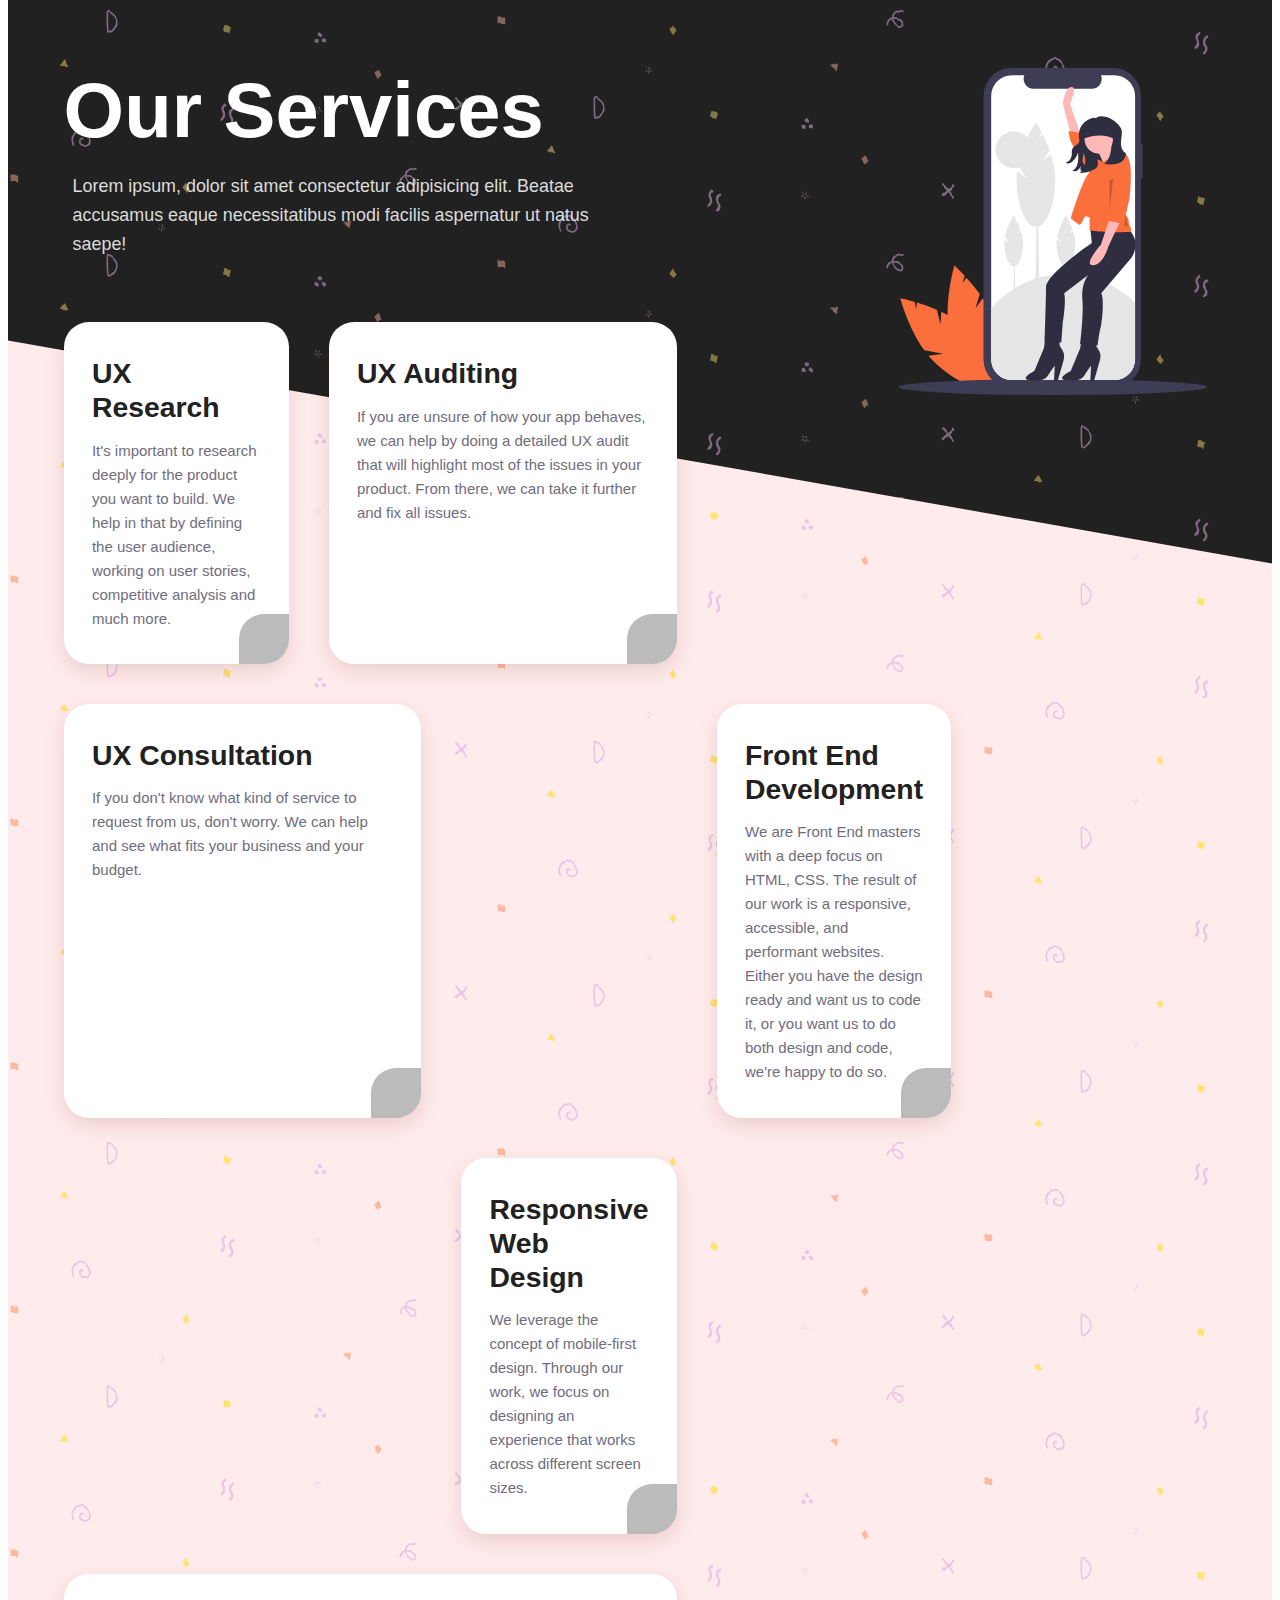
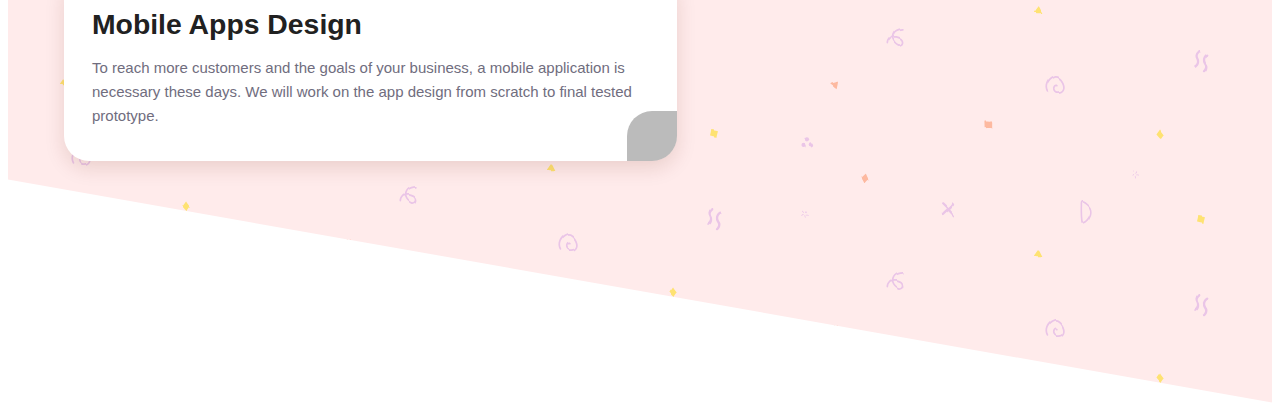
==== pages/services.html @ cde238fc "services" ====
<!DOCTYPE html>
<html lang="en">
  <head>
    <meta charset="UTF-8" />
    <meta name="viewport" content="width=device-width, initial-scale=1.0" />
    <title>Services</title>
    <style>
      :root {
        --color-brand-primary: #212121;
        --color-brand-primary-h: 251;
        --color-brand-primary-s: 43%;
        --color-brand-primary-l: 43%;
        --color-brand-accent: #2121214e;
        --color-brand-accent-h: 16;
        --color-brand-accent-s: 96%;
        --color-brand-accent-l: 61%;
        --color-brand-accent-bg: #ffebeb;
        --ratio: 1.4;
        --s-6: calc(var(--s-5) / var(--ratio));
        --s-5: calc(var(--s-4) / var(--ratio));
        --s-4: calc(var(--s-3) / var(--ratio));
        --s-3: calc(var(--s-2) / var(--ratio));
        --s-2: calc(var(--s-1) / var(--ratio));
        --s-1: calc(var(--s0) / var(--ratio));
        --s0: calc(1.05rem + 0.333vw);
        --s1: calc(var(--s0) * var(--ratio));
        --s2: calc(var(--s1) * var(--ratio));
        --s3: calc(var(--s2) * var(--ratio));
        --s4: calc(var(--s3) * var(--ratio));
        --s5: calc(var(--s4) * var(--ratio));
        --s6: calc(var(--s5) * var(--ratio));
        font-size: 62.5%;
        line-height: 1.6;
        box-sizing: border-box;
      }
      @media (min-width: 40.625em) {
        :root {
          --s0: calc(1.25rem + 0.333vw);
        }
      }
      @media (min-width: 48em) {
        :root {
          --s0: calc(1.4rem + 0.333vw);
        }
      }
      @media (min-width: 62em) {
        :root {
          --s0: calc(1.6rem + 0.333vw);
        }
      }
      *,
      *:before,
      *:after {
        box-sizing: inherit;
      }
      body {
        font-size: 1.4rem;
        font-family: "Outfit", sans-serif;
        font-weight: 300;
        background-color: white;
        min-height: 100vh;
      }
      @media (min-width: 48em) {
        body {
          font-size: 1.5rem;
        }
      }
      h2,
      h3,
      p,
      ul {
        margin: 0;
      }
      ul {
        padding: 0;
      }
      ul li {
        /* Remove li Bullets with zero-width space for accessability */
        list-style-type: none;
      }
      ul li:before {
        content: "\200B";
        /* add zero-width space */
        clip: rect(0 0 0 0);
        height: 1px;
        width: 1px;
        position: absolute;
      }
      .c-section {
        padding: 0 var(--s3);
      }
      .c-section__title {
        padding: var(--s2) var(--s3) calc(var(--s6) * 1.8);
        margin: 0 calc(var(--s3) * -1);
        color: #fff;
        font-size: var(--s4);
        font-weight: 900;
        text-align: center;
      }
      @media (min-width: 40.625em) {
        .c-section__title {
          padding: var(--s2) var(--s3) var(--s4);
        }
      }
      @media (min-width: 40.625em) {
        .c-section__title {
          display: flex;
          align-items: self-start;
          justify-content: flex-end;
          position: relative;
          text-align: unset;
        }
      }
      .c-section__title:after {
        content: "";
        display: block;
        background-size: calc(var(--s5) * 3) calc(var(--s5) * 3);
        width: calc(var(--s5) * 3);
        height: calc(var(--s5) * 3);
        background-repeat: no-repeat;
        background-position: center;
        margin-left: auto;
        margin-right: auto;
        transform: translateY(11rem);
        z-index: 1;
        background-image: url("data:image/svg+xml,%3Csvg xmlns='http://www.w3.org/2000/svg' xmlns:xlink='http://www.w3.org/1999/xlink' id='aadef149-4ba5-4382-9e09-7df651a328a5' data-name='Layer 1' width='704' height='745.19433' viewBox='0 0 704 745.19433' class='injected-svg modal__media modal__lg_media' data-src='https://42f2671d685f51e10fc6-b9fcecea3e50b3b59bdc28dead054ebc.ssl.cf5.rackcdn.com/illustrations/mobile_web_2g8b.svg'%3E%3Ctitle%3Emobile_web%3C/title%3E%3Cpath d='M344.69391,661.25125l-8.38722-33.073A429.46111,429.46111,0,0,0,290.74208,611.834l-1.05792,15.37062L285.39,610.2712c-19.202-5.482-32.265-7.89648-32.265-7.89648s17.64872,67.09731,54.6606,118.39272l43.124,7.57249-33.50125,4.83219A173.75069,173.75069,0,0,0,332.395,749.05228c53.84043,49.96979,113.80669,72.89422,133.93843,51.20309s-7.1946-79.78376-61.035-129.75355c-16.69106-15.49113-37.65818-27.92221-58.646-37.70546Z' transform='translate(-248 -77.40283)' fill='%23fb6f3c'/%3E%3Cpath d='M424.44317,625.32976l9.91563-32.64732a429.46451,429.46451,0,0,0-30.557-37.54385L394.9511,567.7497l5.07688-16.71545c-13.60408-14.61837-23.53857-23.43755-23.53857-23.43755s-19.57459,66.561-14.40543,129.60362l33.00186,28.77326L363.9095,672.79331a173.75138,173.75138,0,0,0,4.62073,21.34072c20.26038,70.60659,59.74453,121.22757,88.19038,113.06511s35.08143-72.01738,14.821-142.624c-6.28092-21.88874-17.80407-43.36822-30.71362-62.59176Z' transform='translate(-248 -77.40283)' fill='%23fb6f3c'/%3E%3Cellipse cx='352' cy='727.19433' rx='352' ry='18' fill='%233f3d56'/%3E%3Cpath d='M805.65354,250.35009h-3.99878V140.80476a63.40186,63.40186,0,0,0-63.40205-63.40193H506.16627a63.40186,63.40186,0,0,0-63.402,63.40193V741.77894a63.40186,63.40186,0,0,0,63.402,63.40193H738.25271a63.40186,63.40186,0,0,0,63.40205-63.40193V328.32631h3.99878Z' transform='translate(-248 -77.40283)' fill='%233f3d56'/%3E%3Cpath d='M788.16,141.24713v600.09a47.3508,47.3508,0,0,1-47.35,47.35H507.61a47.35084,47.35084,0,0,1-47.35-47.35v-600.09a47.35089,47.35089,0,0,1,47.35-47.35H535.9a22.50661,22.50661,0,0,0,20.83,30.99H689.69a22.50673,22.50673,0,0,0,20.83-30.99h30.29A47.35084,47.35084,0,0,1,788.16,141.24713Z' transform='translate(-248 -77.40283)' fill='%23fff'/%3E%3Cpath d='M788.16,612.40716v128.93a47.3508,47.3508,0,0,1-47.35,47.35H507.61a47.35084,47.35084,0,0,1-47.35-47.35v-116.36a222.97136,222.97136,0,0,1,327.9-12.57Z' transform='translate(-248 -77.40283)' fill='%23e6e6e6'/%3E%3Cpolygon points='322.174 511.167 312.75 511.167 315.891 327.064 319.033 327.064 322.174 511.167' fill='%23e6e6e6'/%3E%3Cpath d='M578.02779,288.5586l15.21367-23.512a352.49687,352.49687,0,0,0-15.60827-36.53743l-9.83764,7.94573,7.78946-12.03815c-7.42343-14.61275-13.26462-23.81956-13.26462-23.81956s-30.5115,48.08118-40.70521,98.98824l19.52266,30.17145L519.5254,312.3006a142.61,142.61,0,0,0-1.18572,17.8826c0,60.291,19.69081,109.16642,43.98071,109.16642s43.98072-48.87547,43.98072-109.16642c0-18.69079-4.22846-38.24546-10.0614-56.33418Z' transform='translate(-248 -77.40283)' fill='%23e6e6e6'/%3E%3Cpolygon points='267.479 524.167 262.908 524.167 264.432 434.879 265.955 434.879 267.479 524.167' fill='%23e6e6e6'/%3E%3Cpath d='M519.28775,456.06773l7.37846-11.40307a170.95723,170.95723,0,0,0-7.56983-17.72025l-4.77115,3.85359,3.7778-5.83837c-3.60028-7.087-6.43319-11.55223-6.43319-11.55223s-14.79775,23.31885-19.74158,48.00821l9.46827,14.63282-10.48179-8.46609a69.16528,69.16528,0,0,0-.57506,8.67286c0,29.24044,9.54982,52.94451,21.33016,52.94451S533,505.49564,533,476.2552c0-9.06483-2.05076-18.54863-4.87967-27.32146Z' transform='translate(-248 -77.40283)' fill='%23e6e6e6'/%3E%3Cpolygon points='386.479 524.167 381.908 524.167 383.432 434.879 384.955 434.879 386.479 524.167' fill='%23e6e6e6'/%3E%3Cpath d='M638.28775,456.06773l7.37846-11.40307a170.95723,170.95723,0,0,0-7.56983-17.72025l-4.77115,3.85359,3.7778-5.83837c-3.60028-7.087-6.43319-11.55223-6.43319-11.55223s-14.79775,23.31885-19.74158,48.00821l9.46827,14.63282-10.48179-8.46609a69.16528,69.16528,0,0,0-.57506,8.67286c0,29.24044,9.54982,52.94451,21.33016,52.94451S652,505.49564,652,476.2552c0-9.06483-2.05076-18.54863-4.87967-27.32146Z' transform='translate(-248 -77.40283)' fill='%23e6e6e6'/%3E%3Ccircle cx='264' cy='186.19433' r='42' fill='%23e6e6e6'/%3E%3Cpolygon points='415.872 234.173 492.533 236.077 502.852 144.666 415.872 144.666 415.872 234.173' fill='%232f2e41'/%3E%3Cpath d='M644.76993,239.9612l-21.14671-81.078s5.84211-38.92023,19.97409-38.27814-3.66865,38.049-3.66865,38.049l23.94311,70.03766Z' transform='translate(-248 -77.40283)' fill='%23ffb8b8'/%3E%3Cpath d='M686.22412,443.10875l3.31146,33.11459s-104.311,71.19639-104.311,100.99953-3.31146,124.17974-3.31146,124.17974l38.08179,1.65573,3.31146-44.70471s8.27865-49.67189,3.31146-67.88492l54.63908-41.39325s-16.5573,19.86876-13.24584,54.63909S663.0439,706.3698,663.0439,706.3698l39.73752,3.31146s4.96719-36.42606,6.62292-39.73752,9.93438-62.91773,1.65573-79.475l67.88493-79.475s23.18022-29.80314,0-59.60627l-13.24584-6.62292Z' transform='translate(-248 -77.40283)' fill='%232f2e41'/%3E%3Cpath d='M583.56887,694.77969l-3.31146,21.52449-21.52449,51.32763s-36.42606,18.213-9.93438,21.52449,36.42606-3.31146,41.39325-11.59011,14.90157-21.52449,14.90157-21.52449L603.43763,790.812h8.27865l13.56912-47.49194a29.95239,29.95239,0,0,0-5.09327-26.76756q-.09786-.12417-.1972-.24835c-6.62292-8.27865-3.31146-19.86876-3.31146-19.86876Z' transform='translate(-248 -77.40283)' fill='%232f2e41'/%3E%3Cpath d='M666.35536,694.77969l-3.31146,21.52449-21.52449,51.32763s-36.42605,18.213-9.93437,21.52449,36.426-3.31146,41.39324-11.59011,14.90157-21.52449,14.90157-21.52449L686.22412,790.812h8.27865l13.56913-47.49194a29.95239,29.95239,0,0,0-5.09328-26.76756q-.09786-.12417-.1972-.24835c-6.62292-8.27865-3.31146-19.86876-3.31146-19.86876Z' transform='translate(-248 -77.40283)' fill='%232f2e41'/%3E%3Ccircle cx='458.09288' cy='162.05113' r='33.1146' fill='%23ffb8b8'/%3E%3Cpath d='M704.43715,267.60138l14.90157,34.77032,29.80314-23.18022s-18.213-24.83594-18.213-28.1474Z' transform='translate(-248 -77.40283)' fill='%23ffb8b8'/%3E%3Cpath d='M707.74861,287.47013l7.06394,4.34051s22.82273-12.10094,28.576-20.6387c0,0,20.65486-6.882,28.93351,9.67527s-4.96719,130.80267-4.96719,130.80267,8.27865,11.59011,6.62292,16.5573S778.945,441.453,778.945,441.453v9.93438s-94.37661,1.65573-94.37661-6.62292V418.2728l-9.93438-3.31146s-9.93438,21.52449-13.24584,19.86876-19.86876-14.90157-19.86876-14.90157,26.49168-87.75369,41.39325-102.65526l18.213-31.45887Z' transform='translate(-248 -77.40283)' fill='%23fb6f3c'/%3E%3Cpath d='M704.43715,289.12586s-3.31146-6.62292-8.27865-8.27865-29.80314-36.42605-29.80314-36.42605l3.31146-18.213-33.1146-4.96719s1.65573,18.213,8.27865,29.80314,43.049,71.19638,43.049,71.19638l18.213-33.1146Z' transform='translate(-248 -77.40283)' fill='%23fb6f3c'/%3E%3Cpath d='M730.101,420.75639l-19.86875,59.60628s-41.39325,46.36044-18.213,46.36044,34.77032-41.39325,34.77032-41.39325l28.14741-59.60628Z' transform='translate(-248 -77.40283)' fill='%23ffb8b8'/%3E%3Cpath d='M666.40465,239.938c26.52245-10.63018,52.66949-12.89779,78.1352,0V218.51138A13.95535,13.95535,0,0,0,730.58449,204.556H677.42954a11.02489,11.02489,0,0,0-11.02489,11.02489Z' transform='translate(-248 -77.40283)' fill='%232f2e41'/%3E%3Cpath d='M750.79759,285.8144s15.10671-12.79586,23.28279,1.88072,3.20889,77.59432,1.55316,85.873-13.24584,59.60628-13.24584,59.60628l-39.73752-8.27865s-3.31146-23.18022,6.62292-21.52449Z' transform='translate(-248 -77.40283)' fill='%23fb6f3c'/%3E%3Cpath d='M767.27813,271.58657c-7.47508-4.10485-10.95384-13.3183-11.20173-21.8427-.24822-8.5244,1.81928-16.96078,1.98174-25.48727a19.70066,19.70066,0,0,0-.44217-5.19738,19.99152,19.99152,0,0,0-2.85872-5.91734c-9.72073-14.89484-26.61815-25.37235-44.41647-25.53721a19.72685,19.72685,0,0,0-7.51573,1.38171c-1.84014.737-2.44183.64676-2.79446,2.90614a18.80778,18.80778,0,0,0-12.90778.41044,43.67006,43.67006,0,0,0-11.28781,6.72245,50.91134,50.91134,0,0,0-5.707,4.94121c-9.4059,9.74414-11.57188,24.76187-8.847,38.02816.88586,4.313-3.3647,8.47684-6.88166,11.12594s-7.57824,5.08173-9.3054,9.132c-1.66117,3.89607-.74885,8.35188-1.08333,12.57414a21.50585,21.50585,0,0,1-13.71993,18.06931,6.619,6.619,0,0,0,6.38589,2.24579,15.71689,15.71689,0,0,0,6.65437-3.168,39.58173,39.58173,0,0,0,14.7562-21.89461c1.03307,4.69842.63244,9.54449.59442,14.355a40.097,40.097,0,0,1-2.90746,15.67932,22.95849,22.95849,0,0,1-10.57045,11.63912c4.6135,2.25911,9.69783.62172,13.60738-2.71074,3.90938-3.33246,6.21789-8.16974,7.83049-13.047a65.02715,65.02715,0,0,0,3.1334-24.67964A35.23865,35.23865,0,0,1,674.197,295.3399a36.73,36.73,0,0,1-12.45807,21.62429,71.55883,71.55883,0,0,0,32.75215-8.24838,18.53725,18.53725,0,0,0,6.71768-5.17351c3.251-4.50991,2.48187-10.6609,1.57006-16.14519-.72122-4.3364,4.69775-10.60546,1.5945-13.71918a5.14429,5.14429,0,0,0-3.44914-1.48246c-9.45259-.91006-18.20527-5.65746-23.25035-13.70275-3.53538-5.63781-5.87629-12.07592-5.87629-18.09738a32.93149,32.93149,0,1,1,64.38483,9.77247,66.08219,66.08219,0,0,0-2.39716,11.16014,87.6848,87.6848,0,0,1-2.6728,12.98267c-2.34787,8.17535-6.32542,16.51719-13.68526,20.7814,2.47315,1.35348,5.33556,1.41445,8.13766,1.72322,9.23506,1.01758,18.9478.79289,27.30655-3.26312C761.2304,289.496,767.87372,280.85839,767.27813,271.58657Z' transform='translate(-248 -77.40283)' fill='%232f2e41'/%3E%3Cpolygon points='490.38 252.288 481.739 323.422 482.101 255.6 490.38 252.288' opacity='0.2'/%3E%3Cpolygon points='518.772 336.291 515.216 358.255 523.494 361.567 518.772 336.291' opacity='0.2'/%3E%3C/svg%3E");
      }
      @media (min-width: 40.625em) {
        .c-section__title:after {
          margin-left: auto;
          margin-right: 0;
          transform: translateY(2rem);
        }
      }
      .c-section span:before {
        content: "";
        display: block;
        position: absolute;
        top: -100%;
        left: 0;
        width: 100%;
        height: 200%;
        transform: skew(0deg, 10deg);
        z-index: -1;
        background: var(--color-brand-primary);
        background-attachment: fixed;
        background-image: url("data:image/svg+xml,%3Csvg xmlns='http://www.w3.org/2000/svg' width='487' height='243.5' viewBox='0 0 1600 800' style='&%2310;	 opacity: .45;	&%2310;	'%3E%3Cpath fill='%23fdb9a0' d='M1102.5 734.8c2.5-1.2 24.8-8.6 25.6-7.5.5.7-3.9 23.8-4.6 24.5-.2.3-16-12.3-21-17zm123.8-505.7c0-.1-4.9-9.4-7-14.2-.1-.3-.3-1.1-.4-1.6-.1-.4-.3-.7-.6-.9-.3-.2-.6-.1-.8.1l-13.1 12.3c-.2.2-.3.5-.4.8 0 .3 0 .7.2 1 .1.1 1.4 2.5 2.1 3.6 2.4 3.7 6.5 12.1 6.5 12.2.2.3.4.5.7.6.3 0 .5-.1.7-.3 0 0 1.8-2.5 2.7-3.6 1.5-1.6 3-3.2 4.6-4.7 1.2-1.2 1.6-1.4 2.1-1.6.5-.3 1.1-.5 2.5-1.9.4-.5.5-1.3.2-1.8zM33 770.3c0-.7-.5-1.2-1.2-1.2-.1 0-.3 0-.4.1-1.6.2-14.3.1-22.2 0-.3 0-.6.1-.9.4-.2.2-.4.5-.4.9 0 .2 0 4.9.1 5.9l.4 13.6c0 .3.2.6.4.9.2.2.5.3.8.3h.1c7.3-.7 14.7-.9 22-.6.3 0 .7-.1.9-.3.2-.2.4-.6.4-.9-.1-6.1-.1-13.2 0-19.1z' style='&%2310;	'/%3E%3Cpath fill='%23fee272' d='M171.1 383.4c1.3-2.5 14.3-22 15.6-21.6.8.3 11.5 21.2 11.5 22.1-.1.3-20.3.1-27.1-.5zm425.3 328.4c-.1-.1-6.7-8.2-9.7-12.5-.2-.3-.5-1-.7-1.5-.2-.4-.4-.7-.7-.8-.3-.1-.6 0-.8.3L574 712c-.2.2-.2.5-.2.9 0 .3.2.7.4.9.1.1 1.8 2.2 2.8 3.1 3.1 3.1 8.8 10.5 8.9 10.6.2.3.5.4.8.4.3 0 .5-.2.6-.5 0 0 1.2-2.8 2-4.1 1.1-1.9 2.3-3.7 3.5-5.5.9-1.4 1.3-1.7 1.7-2 .5-.4 1-.7 2.1-2.4.3-.3.2-1.1-.2-1.6zm131.1-531.9c.6.2 1.3-.2 1.4-.8v-.4c.2-1.4 2.8-12.6 4.5-19.5.1-.3 0-.6-.2-.8-.2-.3-.5-.4-.8-.5-.2 0-4.7-1.1-5.7-1.3l-13.4-2.7c-.3-.1-.7 0-.9.2-.2.2-.4.4-.5.6v.1c-.8 6.5-2.2 13.1-3.9 19.4-.1.3 0 .6.2.9.2.3.5.4.8.5 5.8 1.3 12.7 2.9 18.5 4.3zm1-1.8c-.1-.1-.2-.2-.4-.2.2 0 .3.1.4.2z'/%3E%3Cg fill='%23eac5e7'%3E%3Cpath d='M699.6 472.7c-1.5 0-2.8-.8-3.5-2.3-.8-1.9 0-4.2 1.9-5 3.7-1.6 6.8-4.7 8.4-8.5 1.6-3.8 1.7-8.1.2-11.9-.3-.9-.8-1.8-1.2-2.8-.8-1.7-1.8-3.7-2.3-5.9-.9-4.1-.2-8.6 2-12.8 1.7-3.1 4.1-6.1 7.6-9.1 1.6-1.4 4-1.2 5.3.4 1.4 1.6 1.2 4-.4 5.3-2.8 2.5-4.7 4.7-5.9 7-1.4 2.6-1.9 5.3-1.3 7.6.3 1.4 1 2.8 1.7 4.3l1.5 3.3c2.1 5.6 2 12-.3 17.6-2.3 5.5-6.8 10.1-12.3 12.5-.4.2-.9.3-1.4.3zm40.8-51.3c1.5-.2 3 .5 3.8 1.9 1.1 1.8.4 4.2-1.4 5.3-3.7 2.1-6.4 5.6-7.6 9.5-1.2 4-.8 8.4 1.1 12.1.4.9 1 1.7 1.6 2.7 1 1.7 2.2 3.5 3 5.7 1.4 4 1.2 8.7-.6 13.2-1.4 3.4-3.5 6.6-6.8 10.1-1.5 1.6-3.9 1.7-5.5.2-1.6-1.4-1.7-3.9-.2-5.4 2.6-2.8 4.3-5.3 5.3-7.7 1.1-2.8 1.3-5.6.5-7.9-.5-1.3-1.3-2.7-2.2-4.1-.6-1-1.3-2.1-1.9-3.2-2.8-5.4-3.4-11.9-1.7-17.8 1.8-5.9 5.8-11 11.2-14 .4-.4.9-.6 1.4-.6zM261.3 590.9c5.7 6.8 9 15.7 9.4 22.4.5 7.3-2.4 16.4-10.2 20.4-3 1.5-6.7 2.2-11.2 2.2-7.9-.1-12.9-2.9-15.4-8.4-2.1-4.7-2.3-11.4 1.8-15.9 3.2-3.5 7.8-4.1 11.2-1.6 1.2.9 1.5 2.7.6 3.9-.9 1.2-2.7 1.5-3.9.6-1.8-1.3-3.6.6-3.8.8-2.4 2.6-2.1 7-.8 9.9 1.5 3.4 4.7 5 10.4 5.1 3.6 0 6.4-.5 8.6-1.6 4.7-2.4 7.7-8.6 7.2-15-.5-7.3-5.3-18.2-13-23.9-4.2-3.1-8.5-4.1-12.9-3.1-3.1.7-6.2 2.4-9.7 5-6.6 5.1-11.7 11.8-14.2 19-2.7 7.7-2.1 15.8 1.9 23.9.7 1.4.1 3.1-1.3 3.7-1.4.7-3.1.1-3.7-1.3-4.6-9.4-5.4-19.2-2.2-28.2 2.9-8.2 8.6-15.9 16.1-21.6 4.1-3.1 8-5.1 11.8-6 6-1.4 12 0 17.5 4 2.1 1.7 4.1 3.6 5.8 5.7z'/%3E%3Ccircle cx='1013.7' cy='153.9' r='7.1'/%3E%3Ccircle cx='1024.3' cy='132.1' r='7.1'/%3E%3Ccircle cx='1037.3' cy='148.9' r='7.1'/%3E%3Cpath d='M1508.7 297.2c-4.8-5.4-9.7-10.8-14.8-16.2 5.6-5.6 11.1-11.5 15.6-18.2 1.2-1.7.7-4.1-1-5.2-1.7-1.2-4.1-.7-5.2 1-4.2 6.2-9.1 11.6-14.5 16.9-4.8-5-9.7-10-14.7-14.9-1.5-1.5-3.9-1.5-5.3 0-1.5 1.5-1.5 3.9 0 5.3 4.9 4.8 9.7 9.8 14.5 14.8-1.1 1.1-2.3 2.2-3.5 3.2-4.1 3.8-8.4 7.8-12.4 12-1.4 1.5-1.4 3.8 0 5.3 1.5 1.4 3.9 1.4 5.3-.1 3.9-4 8.1-7.9 12.1-11.7 1.2-1.1 2.3-2.2 3.5-3.3 4.9 5.3 9.8 10.6 14.6 15.9l.2.2c1.4 1.4 3.7 1.5 5.2.2 1.7-1.2 1.8-3.6.4-5.2zM327.6 248.6l-.4-2.6c-1.5-11.1-2.2-23.2-2.3-37 0-5.5 0-11.5.2-18.5v-2.3c0-5 0-11.2 3.9-13.5 2.2-1.3 5.1-1 8.5.9 5.7 3.1 13.2 8.7 17.5 14.9 5.5 7.8 7.3 16.9 5 25.7-3.2 12.3-15 31-30 32.1l-2.4.3zm4.5-69.4c-.2 0-.3 0-.4.1-.1.1-.7.5-1.1 2.7-.3 1.9-.3 4.2-.3 6.3v2.4c-.2 6.9-.2 12.8-.2 18.3.1 12.5.7 23.5 2 33.7 11-2.7 20.4-18.1 23-27.8 1.9-7.2.4-14.8-4.2-21.3-3.9-5.5-10.9-10.6-15.9-13.3-1.4-.8-2.4-1.1-2.9-1.1zM516.3 60.8c-.1 0-.2 0-.4-.1-2.4-.7-4-.9-6.7-.7-.7 0-1.3-.5-1.4-1.2 0-.7.5-1.3 1.2-1.4 3.1-.2 4.9 0 7.6.8.7.2 1.1.9.9 1.6-.2.6-.7 1-1.2 1zm-10.2 9.7c-.5 0-1-.3-1.2-.8-.8-2.1-1.2-4.3-1.3-6.6 0-.7.5-1.3 1.2-1.3s1.3.5 1.3 1.2c.1 2 .5 3.9 1.1 5.8.2.7-.1 1.4-.8 1.6 0 .1-.2.1-.3.1zm-12-6.1c-.4 0-.8-.2-1-.5-.4-.6-.3-1.4.2-1.8 1.8-1.4 3.7-2.6 5.8-3.6.6-.3 1.4 0 1.7.6.3.6 0 1.4-.6 1.7-1.9.9-3.7 2-5.3 3.3-.2.2-.5.3-.8.3zm6.4-9.1c-.5 0-.9-.3-1.2-.7-.5-1-1.2-1.9-2.4-3.4-.3-.4-.7-.9-1.1-1.4-.4-.6-.3-1.4.2-1.8.6-.4 1.4-.3 1.8.2.4.5.8 1 1.1 1.4 1.3 1.6 2.1 2.6 2.7 3.9.3.6 0 1.4-.6 1.7-.1.1-.3.1-.5.1zm6.2-.3c-.3 0-.5-.1-.8-.2-.6-.4-.7-1.2-.3-1.8 1.2-1.7 2.3-3.4 3.3-5.2.3-.6 1.1-.9 1.7-.5.6.3.9 1.1.5 1.7-1 1.9-2.2 3.8-3.5 5.6-.2.2-.5.4-.9.4zm522.6 327.8c-.1 0-.2 0-.4-.1-2.4-.7-4-.9-6.7-.7-.7 0-1.3-.5-1.4-1.2 0-.7.5-1.3 1.2-1.4 3.1-.2 4.9 0 7.6.8.7.2 1.1.9.9 1.6-.2.6-.7 1-1.2 1zm-10.2 9.7c-.5 0-1-.3-1.2-.8-.8-2.1-1.2-4.3-1.3-6.6 0-.7.5-1.3 1.2-1.3s1.3.5 1.3 1.2c.1 2 .5 3.9 1.1 5.8.2.7-.1 1.4-.8 1.6 0 .1-.2.1-.3.1zm-12-6.1c-.4 0-.8-.2-1-.5-.4-.6-.3-1.4.2-1.8 1.8-1.4 3.7-2.6 5.8-3.6.6-.3 1.4 0 1.7.6.3.6 0 1.4-.6 1.7-1.9.9-3.7 2-5.3 3.3-.2.2-.5.3-.8.3zm6.4-9.1c-.5 0-.9-.3-1.2-.7-.5-1-1.2-1.9-2.4-3.4-.3-.4-.7-.9-1.1-1.4-.4-.6-.3-1.4.2-1.8.6-.4 1.4-.3 1.8.2.4.5.8 1 1.1 1.4 1.3 1.6 2.1 2.6 2.7 3.9.3.6 0 1.4-.6 1.7-.1.1-.3.1-.5.1zm6.2-.3c-.3 0-.5-.1-.8-.2-.6-.4-.7-1.2-.3-1.8 1.2-1.7 2.3-3.4 3.3-5.2.3-.6 1.1-.9 1.7-.5.6.3.9 1.1.5 1.7-1 1.9-2.2 3.8-3.5 5.6-.2.2-.5.4-.9.4zm310 196.4c-1.4 0-2.9-.2-4.5-.7-8.4-2.7-16.6-12.7-18.7-20-.4-1.4-.7-2.9-.9-4.4-8.1 3.3-15.5 10.6-15.4 21 0 1.5-1.2 2.7-2.7 2.8-1.5 0-2.7-1.2-2.7-2.7-.1-6.7 2.4-12.9 7-18 3.6-4 8.4-7.1 13.7-8.8.5-6.5 3.1-12.9 7.4-17.4 7-7.4 18.2-8.9 27.3-10.1l.7-.1c1.5-.2 2.9.9 3.1 2.3.2 1.5-.9 2.9-2.3 3.1l-.7.1c-8.6 1.2-18.4 2.5-24 8.4-3 3.2-5 7.7-5.7 12.4 7.9-1 17.7 1.3 24.3 5.7 4.3 2.9 7.1 7.8 7.2 12.7.2 4.3-1.7 8.3-5.2 11.1-2.4 1.6-5 2.6-7.9 2.6zm-18.7-26.7c.1 1.5.4 3 .8 4.4 1.7 5.8 8.7 14.2 15.1 16.3 2.8.9 5.1.5 7.2-1.1 2.7-2.1 3.2-4.8 3.1-6.6-.1-3.2-2-6.4-4.8-8.3-5.7-3.9-14.7-5.8-21.4-4.7z'/%3E%3C/g%3E%3C/svg%3E");
      }
      .c-section span:after {
        content: "Lorem ipsum, dolor sit amet consectetur adipisicing elit. Beatae accusamus eaque necessitatibus modi facilis aspernatur ut natus saepe!";
        display: block;
        font-size: 1.4rem;
        position: absolute;
        font-weight: 350;
        padding: 0 var(--s3);
        color: rgba(255, 255, 255, 0.85);
        left: 9px;
      }
      @media (min-width: 40.625em) {
        .c-section span:after {
          font-size: 23%;
        }
      }
      @media (min-width: 40.625em) {
        .c-section span:after {
          width: 47ch;
        }
      }
      @media (min-width: 48em) {
        .c-section span:after {
          width: 57ch;
        }
      }
      @media (min-width: 62em) {
        .c-section span:after {
          width: 67ch;
        }
      }
      .c-services {
        display: grid;
        grid-gap: var(--s2);
        margin: 0 calc(var(--s3) * -1);
        padding: var(--s6) var(--s3);
        position: relative;
        z-index: 1;
      }
      @media (min-width: 40.625em) {
        .c-services {
          grid-template-columns: repeat(7, 1fr);
          grid-template-rows: minmax(100px, 1fr);
        }
      }
      @media (min-width: 40.625em) {
        .c-services {
          padding: 0 var(--s3);
        }
      }
      .c-services:before {
        content: "";
        display: block;
        position: absolute;
        top: 0;
        left: 0;
        background: var(--color-brand-accent-bg);
        width: 100%;
        height: 100%;
        transform: skew(0deg, 10deg);
        background-image: url("data:image/svg+xml,%3Csvg xmlns='http://www.w3.org/2000/svg' width='487' height='243.5' viewBox='0 0 1600 800'%3E%3Cpath fill='%23fdb9a0' d='M1102.5 734.8c2.5-1.2 24.8-8.6 25.6-7.5.5.7-3.9 23.8-4.6 24.5-.2.3-16-12.3-21-17zm123.8-505.7c0-.1-4.9-9.4-7-14.2-.1-.3-.3-1.1-.4-1.6-.1-.4-.3-.7-.6-.9-.3-.2-.6-.1-.8.1l-13.1 12.3c-.2.2-.3.5-.4.8 0 .3 0 .7.2 1 .1.1 1.4 2.5 2.1 3.6 2.4 3.7 6.5 12.1 6.5 12.2.2.3.4.5.7.6.3 0 .5-.1.7-.3 0 0 1.8-2.5 2.7-3.6 1.5-1.6 3-3.2 4.6-4.7 1.2-1.2 1.6-1.4 2.1-1.6.5-.3 1.1-.5 2.5-1.9.4-.5.5-1.3.2-1.8zM33 770.3c0-.7-.5-1.2-1.2-1.2-.1 0-.3 0-.4.1-1.6.2-14.3.1-22.2 0-.3 0-.6.1-.9.4-.2.2-.4.5-.4.9 0 .2 0 4.9.1 5.9l.4 13.6c0 .3.2.6.4.9.2.2.5.3.8.3h.1c7.3-.7 14.7-.9 22-.6.3 0 .7-.1.9-.3.2-.2.4-.6.4-.9-.1-6.1-.1-13.2 0-19.1z' style='&%2310;	'/%3E%3Cpath fill='%23fee272' d='M171.1 383.4c1.3-2.5 14.3-22 15.6-21.6.8.3 11.5 21.2 11.5 22.1-.1.3-20.3.1-27.1-.5zm425.3 328.4c-.1-.1-6.7-8.2-9.7-12.5-.2-.3-.5-1-.7-1.5-.2-.4-.4-.7-.7-.8-.3-.1-.6 0-.8.3L574 712c-.2.2-.2.5-.2.9 0 .3.2.7.4.9.1.1 1.8 2.2 2.8 3.1 3.1 3.1 8.8 10.5 8.9 10.6.2.3.5.4.8.4.3 0 .5-.2.6-.5 0 0 1.2-2.8 2-4.1 1.1-1.9 2.3-3.7 3.5-5.5.9-1.4 1.3-1.7 1.7-2 .5-.4 1-.7 2.1-2.4.3-.3.2-1.1-.2-1.6zm131.1-531.9c.6.2 1.3-.2 1.4-.8v-.4c.2-1.4 2.8-12.6 4.5-19.5.1-.3 0-.6-.2-.8-.2-.3-.5-.4-.8-.5-.2 0-4.7-1.1-5.7-1.3l-13.4-2.7c-.3-.1-.7 0-.9.2-.2.2-.4.4-.5.6v.1c-.8 6.5-2.2 13.1-3.9 19.4-.1.3 0 .6.2.9.2.3.5.4.8.5 5.8 1.3 12.7 2.9 18.5 4.3zm1-1.8c-.1-.1-.2-.2-.4-.2.2 0 .3.1.4.2z'/%3E%3Cg fill='%23eac5e7'%3E%3Cpath d='M699.6 472.7c-1.5 0-2.8-.8-3.5-2.3-.8-1.9 0-4.2 1.9-5 3.7-1.6 6.8-4.7 8.4-8.5 1.6-3.8 1.7-8.1.2-11.9-.3-.9-.8-1.8-1.2-2.8-.8-1.7-1.8-3.7-2.3-5.9-.9-4.1-.2-8.6 2-12.8 1.7-3.1 4.1-6.1 7.6-9.1 1.6-1.4 4-1.2 5.3.4 1.4 1.6 1.2 4-.4 5.3-2.8 2.5-4.7 4.7-5.9 7-1.4 2.6-1.9 5.3-1.3 7.6.3 1.4 1 2.8 1.7 4.3l1.5 3.3c2.1 5.6 2 12-.3 17.6-2.3 5.5-6.8 10.1-12.3 12.5-.4.2-.9.3-1.4.3zm40.8-51.3c1.5-.2 3 .5 3.8 1.9 1.1 1.8.4 4.2-1.4 5.3-3.7 2.1-6.4 5.6-7.6 9.5-1.2 4-.8 8.4 1.1 12.1.4.9 1 1.7 1.6 2.7 1 1.7 2.2 3.5 3 5.7 1.4 4 1.2 8.7-.6 13.2-1.4 3.4-3.5 6.6-6.8 10.1-1.5 1.6-3.9 1.7-5.5.2-1.6-1.4-1.7-3.9-.2-5.4 2.6-2.8 4.3-5.3 5.3-7.7 1.1-2.8 1.3-5.6.5-7.9-.5-1.3-1.3-2.7-2.2-4.1-.6-1-1.3-2.1-1.9-3.2-2.8-5.4-3.4-11.9-1.7-17.8 1.8-5.9 5.8-11 11.2-14 .4-.4.9-.6 1.4-.6zM261.3 590.9c5.7 6.8 9 15.7 9.4 22.4.5 7.3-2.4 16.4-10.2 20.4-3 1.5-6.7 2.2-11.2 2.2-7.9-.1-12.9-2.9-15.4-8.4-2.1-4.7-2.3-11.4 1.8-15.9 3.2-3.5 7.8-4.1 11.2-1.6 1.2.9 1.5 2.7.6 3.9-.9 1.2-2.7 1.5-3.9.6-1.8-1.3-3.6.6-3.8.8-2.4 2.6-2.1 7-.8 9.9 1.5 3.4 4.7 5 10.4 5.1 3.6 0 6.4-.5 8.6-1.6 4.7-2.4 7.7-8.6 7.2-15-.5-7.3-5.3-18.2-13-23.9-4.2-3.1-8.5-4.1-12.9-3.1-3.1.7-6.2 2.4-9.7 5-6.6 5.1-11.7 11.8-14.2 19-2.7 7.7-2.1 15.8 1.9 23.9.7 1.4.1 3.1-1.3 3.7-1.4.7-3.1.1-3.7-1.3-4.6-9.4-5.4-19.2-2.2-28.2 2.9-8.2 8.6-15.9 16.1-21.6 4.1-3.1 8-5.1 11.8-6 6-1.4 12 0 17.5 4 2.1 1.7 4.1 3.6 5.8 5.7z'/%3E%3Ccircle cx='1013.7' cy='153.9' r='7.1'/%3E%3Ccircle cx='1024.3' cy='132.1' r='7.1'/%3E%3Ccircle cx='1037.3' cy='148.9' r='7.1'/%3E%3Cpath d='M1508.7 297.2c-4.8-5.4-9.7-10.8-14.8-16.2 5.6-5.6 11.1-11.5 15.6-18.2 1.2-1.7.7-4.1-1-5.2-1.7-1.2-4.1-.7-5.2 1-4.2 6.2-9.1 11.6-14.5 16.9-4.8-5-9.7-10-14.7-14.9-1.5-1.5-3.9-1.5-5.3 0-1.5 1.5-1.5 3.9 0 5.3 4.9 4.8 9.7 9.8 14.5 14.8-1.1 1.1-2.3 2.2-3.5 3.2-4.1 3.8-8.4 7.8-12.4 12-1.4 1.5-1.4 3.8 0 5.3 1.5 1.4 3.9 1.4 5.3-.1 3.9-4 8.1-7.9 12.1-11.7 1.2-1.1 2.3-2.2 3.5-3.3 4.9 5.3 9.8 10.6 14.6 15.9l.2.2c1.4 1.4 3.7 1.5 5.2.2 1.7-1.2 1.8-3.6.4-5.2zM327.6 248.6l-.4-2.6c-1.5-11.1-2.2-23.2-2.3-37 0-5.5 0-11.5.2-18.5v-2.3c0-5 0-11.2 3.9-13.5 2.2-1.3 5.1-1 8.5.9 5.7 3.1 13.2 8.7 17.5 14.9 5.5 7.8 7.3 16.9 5 25.7-3.2 12.3-15 31-30 32.1l-2.4.3zm4.5-69.4c-.2 0-.3 0-.4.1-.1.1-.7.5-1.1 2.7-.3 1.9-.3 4.2-.3 6.3v2.4c-.2 6.9-.2 12.8-.2 18.3.1 12.5.7 23.5 2 33.7 11-2.7 20.4-18.1 23-27.8 1.9-7.2.4-14.8-4.2-21.3-3.9-5.5-10.9-10.6-15.9-13.3-1.4-.8-2.4-1.1-2.9-1.1zM516.3 60.8c-.1 0-.2 0-.4-.1-2.4-.7-4-.9-6.7-.7-.7 0-1.3-.5-1.4-1.2 0-.7.5-1.3 1.2-1.4 3.1-.2 4.9 0 7.6.8.7.2 1.1.9.9 1.6-.2.6-.7 1-1.2 1zm-10.2 9.7c-.5 0-1-.3-1.2-.8-.8-2.1-1.2-4.3-1.3-6.6 0-.7.5-1.3 1.2-1.3s1.3.5 1.3 1.2c.1 2 .5 3.9 1.1 5.8.2.7-.1 1.4-.8 1.6 0 .1-.2.1-.3.1zm-12-6.1c-.4 0-.8-.2-1-.5-.4-.6-.3-1.4.2-1.8 1.8-1.4 3.7-2.6 5.8-3.6.6-.3 1.4 0 1.7.6.3.6 0 1.4-.6 1.7-1.9.9-3.7 2-5.3 3.3-.2.2-.5.3-.8.3zm6.4-9.1c-.5 0-.9-.3-1.2-.7-.5-1-1.2-1.9-2.4-3.4-.3-.4-.7-.9-1.1-1.4-.4-.6-.3-1.4.2-1.8.6-.4 1.4-.3 1.8.2.4.5.8 1 1.1 1.4 1.3 1.6 2.1 2.6 2.7 3.9.3.6 0 1.4-.6 1.7-.1.1-.3.1-.5.1zm6.2-.3c-.3 0-.5-.1-.8-.2-.6-.4-.7-1.2-.3-1.8 1.2-1.7 2.3-3.4 3.3-5.2.3-.6 1.1-.9 1.7-.5.6.3.9 1.1.5 1.7-1 1.9-2.2 3.8-3.5 5.6-.2.2-.5.4-.9.4zm522.6 327.8c-.1 0-.2 0-.4-.1-2.4-.7-4-.9-6.7-.7-.7 0-1.3-.5-1.4-1.2 0-.7.5-1.3 1.2-1.4 3.1-.2 4.9 0 7.6.8.7.2 1.1.9.9 1.6-.2.6-.7 1-1.2 1zm-10.2 9.7c-.5 0-1-.3-1.2-.8-.8-2.1-1.2-4.3-1.3-6.6 0-.7.5-1.3 1.2-1.3s1.3.5 1.3 1.2c.1 2 .5 3.9 1.1 5.8.2.7-.1 1.4-.8 1.6 0 .1-.2.1-.3.1zm-12-6.1c-.4 0-.8-.2-1-.5-.4-.6-.3-1.4.2-1.8 1.8-1.4 3.7-2.6 5.8-3.6.6-.3 1.4 0 1.7.6.3.6 0 1.4-.6 1.7-1.9.9-3.7 2-5.3 3.3-.2.2-.5.3-.8.3zm6.4-9.1c-.5 0-.9-.3-1.2-.7-.5-1-1.2-1.9-2.4-3.4-.3-.4-.7-.9-1.1-1.4-.4-.6-.3-1.4.2-1.8.6-.4 1.4-.3 1.8.2.4.5.8 1 1.1 1.4 1.3 1.6 2.1 2.6 2.7 3.9.3.6 0 1.4-.6 1.7-.1.1-.3.1-.5.1zm6.2-.3c-.3 0-.5-.1-.8-.2-.6-.4-.7-1.2-.3-1.8 1.2-1.7 2.3-3.4 3.3-5.2.3-.6 1.1-.9 1.7-.5.6.3.9 1.1.5 1.7-1 1.9-2.2 3.8-3.5 5.6-.2.2-.5.4-.9.4zm310 196.4c-1.4 0-2.9-.2-4.5-.7-8.4-2.7-16.6-12.7-18.7-20-.4-1.4-.7-2.9-.9-4.4-8.1 3.3-15.5 10.6-15.4 21 0 1.5-1.2 2.7-2.7 2.8-1.5 0-2.7-1.2-2.7-2.7-.1-6.7 2.4-12.9 7-18 3.6-4 8.4-7.1 13.7-8.8.5-6.5 3.1-12.9 7.4-17.4 7-7.4 18.2-8.9 27.3-10.1l.7-.1c1.5-.2 2.9.9 3.1 2.3.2 1.5-.9 2.9-2.3 3.1l-.7.1c-8.6 1.2-18.4 2.5-24 8.4-3 3.2-5 7.7-5.7 12.4 7.9-1 17.7 1.3 24.3 5.7 4.3 2.9 7.1 7.8 7.2 12.7.2 4.3-1.7 8.3-5.2 11.1-2.4 1.6-5 2.6-7.9 2.6zm-18.7-26.7c.1 1.5.4 3 .8 4.4 1.7 5.8 8.7 14.2 15.1 16.3 2.8.9 5.1.5 7.2-1.1 2.7-2.1 3.2-4.8 3.1-6.6-.1-3.2-2-6.4-4.8-8.3-5.7-3.9-14.7-5.8-21.4-4.7z'/%3E%3C/g%3E%3C/svg%3E");
      }
      .c-services__item {
        background: #fff;
        padding: calc(var(--s2) - 0.6rem) var(--s1);
        border-radius: 25px;
        box-shadow: 0 7px 20px rgba(100, 28, 2, 0.135);
        transition: all 300ms ease,
          transform 300ms cubic-bezier(0.175, 0.885, 0.32, 1.275);
        position: relative;
        z-index: 1;
      }
      @media (min-width: 40.625em) {
        .c-services__item {
          transform: translateY(-85px);
        }
      }
      @media (min-width: 48em) {
        .c-services__item {
          transform: translateY(-130px);
        }
      }
      @media (min-width: 40.625em) {
        .c-services__item:nth-of-type(1) {
          grid-column: -1;
          grid-row: 4;
        }
      }
      @media (min-width: 62em) {
        .c-services__item:nth-of-type(1) {
          grid-column: -5;
          grid-row: 3;
        }
      }
      @media (min-width: 40.625em) {
        .c-services__item:nth-of-type(2) {
          grid-column: 1 / span 3;
          grid-row: 2;
        }
      }
      @media (min-width: 62em) {
        .c-services__item:nth-of-type(2) {
          grid-column: 3 / span 2;
          grid-row: auto;
        }
      }
      @media (min-width: 40.625em) {
        .c-services__item:nth-of-type(3) {
          grid-column: -4;
        }
      }
      @media (min-width: 62em) {
        .c-services__item:nth-of-type(3) {
          grid-column: -4;
          grid-row: 2;
        }
      }
      @media (min-width: 40.625em) {
        .c-services__item:nth-of-type(4) {
          grid-column: 1 / span 4;
        }
      }
      @media (min-width: 62em) {
        .c-services__item:nth-of-type(4) {
          grid-column: 1 / span 3;
        }
      }
      @media (min-width: 40.625em) {
        .c-services__item:nth-of-type(5) {
          grid-column: -5;
        }
      }
      @media (min-width: 62em) {
        .c-services__item:nth-of-type(5) {
          grid-column: 1 / span 4;
        }
      }
      @media (min-width: 40.625em) {
        .c-services__item:nth-of-type(6) {
          grid-column: 1 / span 4;
          grid-row: 1;
        }
      }
      @media (min-width: 62em) {
        .c-services__item:nth-of-type(6) {
          grid-column: 1 / span 2;
          grid-row: 1;
        }
      }
      .c-services__item h3 {
        color: var(--color-brand-primary);
        font-size: var(--s1);
        line-height: 1.2;
      }
      .c-services__item:after {
        content: "";
        display: block;
        position: absolute;
        bottom: 0;
        right: 0;
        width: 50px;
        height: 50px;
        border-radius: 25px 0;
        cursor: pointer;
        transition: inherit;
        background-color: var(--color-brand-accent);
        background-size: 20px 20px;
        background-repeat: no-repeat;
        background-position: center;
        background-image: url("data:image/svg+xml;	base64,[base64]");
      }
      .c-services__item p {
        margin-top: var(--s-1);
        font-weight: 400;
        color: #706d7e;
      }
      .c-services__item:hover {
        background-color: var(--color-brand-accent);
      }
      @media (min-width: 40.625em) {
        .c-services__item:hover {
          transform: translateY(-93px);
        }
      }
      @media (min-width: 48em) {
        .c-services__item:hover {
          transform: translateY(-138px);
        }
      }
      .c-services__item:hover h3 {
        color: #fff;
      }
      .c-services__item:hover p {
        color: rgba(255, 255, 255, 0.8);
      }
      .c-services__item:hover:after {
        background-color: #fff;
        background-image: url("data:image/svg+xml;	base64,[base64]");
      }
    </style>
  </head>
  <body>
    <section class="c-section">
      <h2 class="c-section__title">
        <span>Our Services</span>
      </h2>
      <ul class="c-services">
        <li class="c-services__item">
          <h3>Responsive Web Design</h3>
          <p>
            We leverage the concept of mobile-first design. Through our work, we
            focus on designing an experience that works across different screen
            sizes.
          </p>
        </li>
        <li class="c-services__item">
          <h3>UX Auditing</h3>
          <p>
            If you are unsure of how your app behaves, we can help by doing a
            detailed UX audit that will highlight most of the issues in your
            product. From there, we can take it further and fix all issues.
          </p>
        </li>
        <li class="c-services__item">
          <h3>Front End Development</h3>
          <p>
            We are Front End masters with a deep focus on HTML, CSS. The result
            of our work is a responsive, accessible, and performant websites.
            Either you have the design ready and want us to code it, or you want
            us to do both design and code, we're happy to do so.
          </p>
        </li>
        <li class="c-services__item">
          <h3>UX Consultation</h3>
          <p>
            If you don't know what kind of service to request from us, don't
            worry. We can help and see what fits your business and your budget.
          </p>
        </li>
        <li class="c-services__item">
          <h3>Mobile Apps Design</h3>
          <p>
            To reach more customers and the goals of your business, a mobile
            application is necessary these days. We will work on the app design
            from scratch to final tested prototype.
          </p>
        </li>
        <li class="c-services__item">
          <h3>UX Research</h3>
          <p>
            It's important to research deeply for the product you want to build.
            We help in that by defining the user audience, working on user
            stories, competitive analysis and much more.
          </p>
        </li>
      </ul>
    </section>
  </body>
</html>
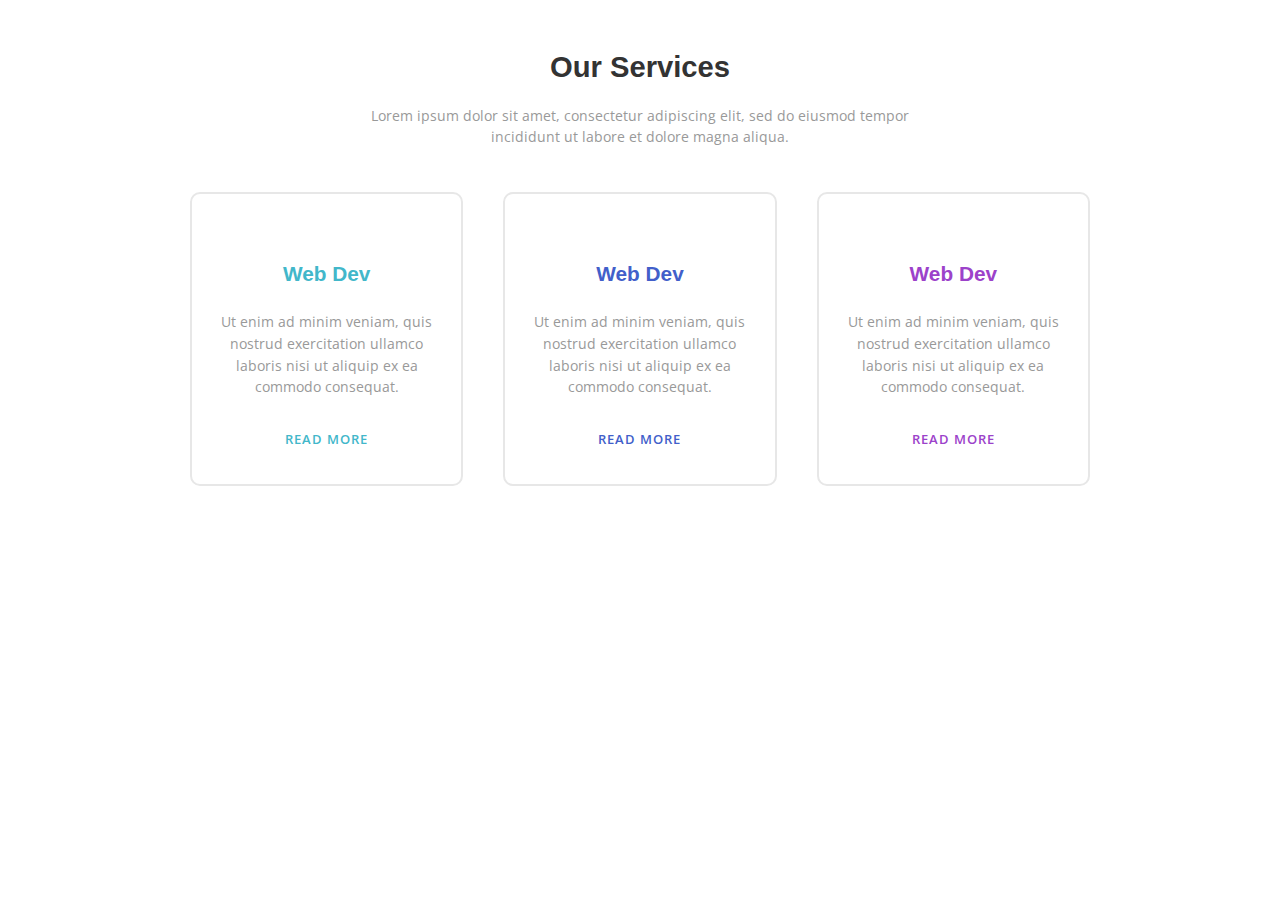
==== commit 017855f6: "service" ====
--- a/pages/services.html
+++ b/pages/services.html
@@ -1,406 +1,197 @@
 <!DOCTYPE html>
 <html lang="en">
-  <head>
-    <meta charset="UTF-8" />
-    <meta name="viewport" content="width=device-width, initial-scale=1.0" />
-    <title>Services</title>
-    <style>
-      :root {
-        --color-brand-primary: #212121;
-        --color-brand-primary-h: 251;
-        --color-brand-primary-s: 43%;
-        --color-brand-primary-l: 43%;
-        --color-brand-accent: #2121214e;
-        --color-brand-accent-h: 16;
-        --color-brand-accent-s: 96%;
-        --color-brand-accent-l: 61%;
-        --color-brand-accent-bg: #ffebeb;
-        --ratio: 1.4;
-        --s-6: calc(var(--s-5) / var(--ratio));
-        --s-5: calc(var(--s-4) / var(--ratio));
-        --s-4: calc(var(--s-3) / var(--ratio));
-        --s-3: calc(var(--s-2) / var(--ratio));
-        --s-2: calc(var(--s-1) / var(--ratio));
-        --s-1: calc(var(--s0) / var(--ratio));
-        --s0: calc(1.05rem + 0.333vw);
-        --s1: calc(var(--s0) * var(--ratio));
-        --s2: calc(var(--s1) * var(--ratio));
-        --s3: calc(var(--s2) * var(--ratio));
-        --s4: calc(var(--s3) * var(--ratio));
-        --s5: calc(var(--s4) * var(--ratio));
-        --s6: calc(var(--s5) * var(--ratio));
-        font-size: 62.5%;
-        line-height: 1.6;
-        box-sizing: border-box;
-      }
-      @media (min-width: 40.625em) {
-        :root {
-          --s0: calc(1.25rem + 0.333vw);
-        }
-      }
-      @media (min-width: 48em) {
-        :root {
-          --s0: calc(1.4rem + 0.333vw);
-        }
-      }
-      @media (min-width: 62em) {
-        :root {
-          --s0: calc(1.6rem + 0.333vw);
-        }
-      }
-      *,
-      *:before,
-      *:after {
-        box-sizing: inherit;
-      }
-      body {
-        font-size: 1.4rem;
-        font-family: "Outfit", sans-serif;
-        font-weight: 300;
-        background-color: white;
-        min-height: 100vh;
-      }
-      @media (min-width: 48em) {
-        body {
-          font-size: 1.5rem;
-        }
-      }
-      h2,
-      h3,
-      p,
-      ul {
-        margin: 0;
-      }
-      ul {
-        padding: 0;
-      }
-      ul li {
-        /* Remove li Bullets with zero-width space for accessability */
-        list-style-type: none;
-      }
-      ul li:before {
-        content: "\200B";
-        /* add zero-width space */
-        clip: rect(0 0 0 0);
-        height: 1px;
-        width: 1px;
-        position: absolute;
-      }
-      .c-section {
-        padding: 0 var(--s3);
-      }
-      .c-section__title {
-        padding: var(--s2) var(--s3) calc(var(--s6) * 1.8);
-        margin: 0 calc(var(--s3) * -1);
-        color: #fff;
-        font-size: var(--s4);
-        font-weight: 900;
-        text-align: center;
-      }
-      @media (min-width: 40.625em) {
-        .c-section__title {
-          padding: var(--s2) var(--s3) var(--s4);
-        }
-      }
-      @media (min-width: 40.625em) {
-        .c-section__title {
-          display: flex;
-          align-items: self-start;
-          justify-content: flex-end;
-          position: relative;
-          text-align: unset;
-        }
-      }
-      .c-section__title:after {
-        content: "";
-        display: block;
-        background-size: calc(var(--s5) * 3) calc(var(--s5) * 3);
-        width: calc(var(--s5) * 3);
-        height: calc(var(--s5) * 3);
-        background-repeat: no-repeat;
-        background-position: center;
-        margin-left: auto;
-        margin-right: auto;
-        transform: translateY(11rem);
-        z-index: 1;
-        background-image: url("data:image/svg+xml,%3Csvg xmlns='http://www.w3.org/2000/svg' xmlns:xlink='http://www.w3.org/1999/xlink' id='aadef149-4ba5-4382-9e09-7df651a328a5' data-name='Layer 1' width='704' height='745.19433' viewBox='0 0 704 745.19433' class='injected-svg modal__media modal__lg_media' data-src='https://42f2671d685f51e10fc6-b9fcecea3e50b3b59bdc28dead054ebc.ssl.cf5.rackcdn.com/illustrations/mobile_web_2g8b.svg'%3E%3Ctitle%3Emobile_web%3C/title%3E%3Cpath d='M344.69391,661.25125l-8.38722-33.073A429.46111,429.46111,0,0,0,290.74208,611.834l-1.05792,15.37062L285.39,610.2712c-19.202-5.482-32.265-7.89648-32.265-7.89648s17.64872,67.09731,54.6606,118.39272l43.124,7.57249-33.50125,4.83219A173.75069,173.75069,0,0,0,332.395,749.05228c53.84043,49.96979,113.80669,72.89422,133.93843,51.20309s-7.1946-79.78376-61.035-129.75355c-16.69106-15.49113-37.65818-27.92221-58.646-37.70546Z' transform='translate(-248 -77.40283)' fill='%23fb6f3c'/%3E%3Cpath d='M424.44317,625.32976l9.91563-32.64732a429.46451,429.46451,0,0,0-30.557-37.54385L394.9511,567.7497l5.07688-16.71545c-13.60408-14.61837-23.53857-23.43755-23.53857-23.43755s-19.57459,66.561-14.40543,129.60362l33.00186,28.77326L363.9095,672.79331a173.75138,173.75138,0,0,0,4.62073,21.34072c20.26038,70.60659,59.74453,121.22757,88.19038,113.06511s35.08143-72.01738,14.821-142.624c-6.28092-21.88874-17.80407-43.36822-30.71362-62.59176Z' transform='translate(-248 -77.40283)' fill='%23fb6f3c'/%3E%3Cellipse cx='352' cy='727.19433' rx='352' ry='18' fill='%233f3d56'/%3E%3Cpath d='M805.65354,250.35009h-3.99878V140.80476a63.40186,63.40186,0,0,0-63.40205-63.40193H506.16627a63.40186,63.40186,0,0,0-63.402,63.40193V741.77894a63.40186,63.40186,0,0,0,63.402,63.40193H738.25271a63.40186,63.40186,0,0,0,63.40205-63.40193V328.32631h3.99878Z' transform='translate(-248 -77.40283)' fill='%233f3d56'/%3E%3Cpath d='M788.16,141.24713v600.09a47.3508,47.3508,0,0,1-47.35,47.35H507.61a47.35084,47.35084,0,0,1-47.35-47.35v-600.09a47.35089,47.35089,0,0,1,47.35-47.35H535.9a22.50661,22.50661,0,0,0,20.83,30.99H689.69a22.50673,22.50673,0,0,0,20.83-30.99h30.29A47.35084,47.35084,0,0,1,788.16,141.24713Z' transform='translate(-248 -77.40283)' fill='%23fff'/%3E%3Cpath d='M788.16,612.40716v128.93a47.3508,47.3508,0,0,1-47.35,47.35H507.61a47.35084,47.35084,0,0,1-47.35-47.35v-116.36a222.97136,222.97136,0,0,1,327.9-12.57Z' transform='translate(-248 -77.40283)' fill='%23e6e6e6'/%3E%3Cpolygon points='322.174 511.167 312.75 511.167 315.891 327.064 319.033 327.064 322.174 511.167' fill='%23e6e6e6'/%3E%3Cpath d='M578.02779,288.5586l15.21367-23.512a352.49687,352.49687,0,0,0-15.60827-36.53743l-9.83764,7.94573,7.78946-12.03815c-7.42343-14.61275-13.26462-23.81956-13.26462-23.81956s-30.5115,48.08118-40.70521,98.98824l19.52266,30.17145L519.5254,312.3006a142.61,142.61,0,0,0-1.18572,17.8826c0,60.291,19.69081,109.16642,43.98071,109.16642s43.98072-48.87547,43.98072-109.16642c0-18.69079-4.22846-38.24546-10.0614-56.33418Z' transform='translate(-248 -77.40283)' fill='%23e6e6e6'/%3E%3Cpolygon points='267.479 524.167 262.908 524.167 264.432 434.879 265.955 434.879 267.479 524.167' fill='%23e6e6e6'/%3E%3Cpath d='M519.28775,456.06773l7.37846-11.40307a170.95723,170.95723,0,0,0-7.56983-17.72025l-4.77115,3.85359,3.7778-5.83837c-3.60028-7.087-6.43319-11.55223-6.43319-11.55223s-14.79775,23.31885-19.74158,48.00821l9.46827,14.63282-10.48179-8.46609a69.16528,69.16528,0,0,0-.57506,8.67286c0,29.24044,9.54982,52.94451,21.33016,52.94451S533,505.49564,533,476.2552c0-9.06483-2.05076-18.54863-4.87967-27.32146Z' transform='translate(-248 -77.40283)' fill='%23e6e6e6'/%3E%3Cpolygon points='386.479 524.167 381.908 524.167 383.432 434.879 384.955 434.879 386.479 524.167' fill='%23e6e6e6'/%3E%3Cpath d='M638.28775,456.06773l7.37846-11.40307a170.95723,170.95723,0,0,0-7.56983-17.72025l-4.77115,3.85359,3.7778-5.83837c-3.60028-7.087-6.43319-11.55223-6.43319-11.55223s-14.79775,23.31885-19.74158,48.00821l9.46827,14.63282-10.48179-8.46609a69.16528,69.16528,0,0,0-.57506,8.67286c0,29.24044,9.54982,52.94451,21.33016,52.94451S652,505.49564,652,476.2552c0-9.06483-2.05076-18.54863-4.87967-27.32146Z' transform='translate(-248 -77.40283)' fill='%23e6e6e6'/%3E%3Ccircle cx='264' cy='186.19433' r='42' fill='%23e6e6e6'/%3E%3Cpolygon points='415.872 234.173 492.533 236.077 502.852 144.666 415.872 144.666 415.872 234.173' fill='%232f2e41'/%3E%3Cpath d='M644.76993,239.9612l-21.14671-81.078s5.84211-38.92023,19.97409-38.27814-3.66865,38.049-3.66865,38.049l23.94311,70.03766Z' transform='translate(-248 -77.40283)' fill='%23ffb8b8'/%3E%3Cpath d='M686.22412,443.10875l3.31146,33.11459s-104.311,71.19639-104.311,100.99953-3.31146,124.17974-3.31146,124.17974l38.08179,1.65573,3.31146-44.70471s8.27865-49.67189,3.31146-67.88492l54.63908-41.39325s-16.5573,19.86876-13.24584,54.63909S663.0439,706.3698,663.0439,706.3698l39.73752,3.31146s4.96719-36.42606,6.62292-39.73752,9.93438-62.91773,1.65573-79.475l67.88493-79.475s23.18022-29.80314,0-59.60627l-13.24584-6.62292Z' transform='translate(-248 -77.40283)' fill='%232f2e41'/%3E%3Cpath d='M583.56887,694.77969l-3.31146,21.52449-21.52449,51.32763s-36.42606,18.213-9.93438,21.52449,36.42606-3.31146,41.39325-11.59011,14.90157-21.52449,14.90157-21.52449L603.43763,790.812h8.27865l13.56912-47.49194a29.95239,29.95239,0,0,0-5.09327-26.76756q-.09786-.12417-.1972-.24835c-6.62292-8.27865-3.31146-19.86876-3.31146-19.86876Z' transform='translate(-248 -77.40283)' fill='%232f2e41'/%3E%3Cpath d='M666.35536,694.77969l-3.31146,21.52449-21.52449,51.32763s-36.42605,18.213-9.93437,21.52449,36.426-3.31146,41.39324-11.59011,14.90157-21.52449,14.90157-21.52449L686.22412,790.812h8.27865l13.56913-47.49194a29.95239,29.95239,0,0,0-5.09328-26.76756q-.09786-.12417-.1972-.24835c-6.62292-8.27865-3.31146-19.86876-3.31146-19.86876Z' transform='translate(-248 -77.40283)' fill='%232f2e41'/%3E%3Ccircle cx='458.09288' cy='162.05113' r='33.1146' fill='%23ffb8b8'/%3E%3Cpath d='M704.43715,267.60138l14.90157,34.77032,29.80314-23.18022s-18.213-24.83594-18.213-28.1474Z' transform='translate(-248 -77.40283)' fill='%23ffb8b8'/%3E%3Cpath d='M707.74861,287.47013l7.06394,4.34051s22.82273-12.10094,28.576-20.6387c0,0,20.65486-6.882,28.93351,9.67527s-4.96719,130.80267-4.96719,130.80267,8.27865,11.59011,6.62292,16.5573S778.945,441.453,778.945,441.453v9.93438s-94.37661,1.65573-94.37661-6.62292V418.2728l-9.93438-3.31146s-9.93438,21.52449-13.24584,19.86876-19.86876-14.90157-19.86876-14.90157,26.49168-87.75369,41.39325-102.65526l18.213-31.45887Z' transform='translate(-248 -77.40283)' fill='%23fb6f3c'/%3E%3Cpath d='M704.43715,289.12586s-3.31146-6.62292-8.27865-8.27865-29.80314-36.42605-29.80314-36.42605l3.31146-18.213-33.1146-4.96719s1.65573,18.213,8.27865,29.80314,43.049,71.19638,43.049,71.19638l18.213-33.1146Z' transform='translate(-248 -77.40283)' fill='%23fb6f3c'/%3E%3Cpath d='M730.101,420.75639l-19.86875,59.60628s-41.39325,46.36044-18.213,46.36044,34.77032-41.39325,34.77032-41.39325l28.14741-59.60628Z' transform='translate(-248 -77.40283)' fill='%23ffb8b8'/%3E%3Cpath d='M666.40465,239.938c26.52245-10.63018,52.66949-12.89779,78.1352,0V218.51138A13.95535,13.95535,0,0,0,730.58449,204.556H677.42954a11.02489,11.02489,0,0,0-11.02489,11.02489Z' transform='translate(-248 -77.40283)' fill='%232f2e41'/%3E%3Cpath d='M750.79759,285.8144s15.10671-12.79586,23.28279,1.88072,3.20889,77.59432,1.55316,85.873-13.24584,59.60628-13.24584,59.60628l-39.73752-8.27865s-3.31146-23.18022,6.62292-21.52449Z' transform='translate(-248 -77.40283)' fill='%23fb6f3c'/%3E%3Cpath d='M767.27813,271.58657c-7.47508-4.10485-10.95384-13.3183-11.20173-21.8427-.24822-8.5244,1.81928-16.96078,1.98174-25.48727a19.70066,19.70066,0,0,0-.44217-5.19738,19.99152,19.99152,0,0,0-2.85872-5.91734c-9.72073-14.89484-26.61815-25.37235-44.41647-25.53721a19.72685,19.72685,0,0,0-7.51573,1.38171c-1.84014.737-2.44183.64676-2.79446,2.90614a18.80778,18.80778,0,0,0-12.90778.41044,43.67006,43.67006,0,0,0-11.28781,6.72245,50.91134,50.91134,0,0,0-5.707,4.94121c-9.4059,9.74414-11.57188,24.76187-8.847,38.02816.88586,4.313-3.3647,8.47684-6.88166,11.12594s-7.57824,5.08173-9.3054,9.132c-1.66117,3.89607-.74885,8.35188-1.08333,12.57414a21.50585,21.50585,0,0,1-13.71993,18.06931,6.619,6.619,0,0,0,6.38589,2.24579,15.71689,15.71689,0,0,0,6.65437-3.168,39.58173,39.58173,0,0,0,14.7562-21.89461c1.03307,4.69842.63244,9.54449.59442,14.355a40.097,40.097,0,0,1-2.90746,15.67932,22.95849,22.95849,0,0,1-10.57045,11.63912c4.6135,2.25911,9.69783.62172,13.60738-2.71074,3.90938-3.33246,6.21789-8.16974,7.83049-13.047a65.02715,65.02715,0,0,0,3.1334-24.67964A35.23865,35.23865,0,0,1,674.197,295.3399a36.73,36.73,0,0,1-12.45807,21.62429,71.55883,71.55883,0,0,0,32.75215-8.24838,18.53725,18.53725,0,0,0,6.71768-5.17351c3.251-4.50991,2.48187-10.6609,1.57006-16.14519-.72122-4.3364,4.69775-10.60546,1.5945-13.71918a5.14429,5.14429,0,0,0-3.44914-1.48246c-9.45259-.91006-18.20527-5.65746-23.25035-13.70275-3.53538-5.63781-5.87629-12.07592-5.87629-18.09738a32.93149,32.93149,0,1,1,64.38483,9.77247,66.08219,66.08219,0,0,0-2.39716,11.16014,87.6848,87.6848,0,0,1-2.6728,12.98267c-2.34787,8.17535-6.32542,16.51719-13.68526,20.7814,2.47315,1.35348,5.33556,1.41445,8.13766,1.72322,9.23506,1.01758,18.9478.79289,27.30655-3.26312C761.2304,289.496,767.87372,280.85839,767.27813,271.58657Z' transform='translate(-248 -77.40283)' fill='%232f2e41'/%3E%3Cpolygon points='490.38 252.288 481.739 323.422 482.101 255.6 490.38 252.288' opacity='0.2'/%3E%3Cpolygon points='518.772 336.291 515.216 358.255 523.494 361.567 518.772 336.291' opacity='0.2'/%3E%3C/svg%3E");
-      }
-      @media (min-width: 40.625em) {
-        .c-section__title:after {
-          margin-left: auto;
-          margin-right: 0;
-          transform: translateY(2rem);
-        }
-      }
-      .c-section span:before {
-        content: "";
-        display: block;
-        position: absolute;
-        top: -100%;
-        left: 0;
-        width: 100%;
-        height: 200%;
-        transform: skew(0deg, 10deg);
-        z-index: -1;
-        background: var(--color-brand-primary);
-        background-attachment: fixed;
-        background-image: url("data:image/svg+xml,%3Csvg xmlns='http://www.w3.org/2000/svg' width='487' height='243.5' viewBox='0 0 1600 800' style='&%2310;	 opacity: .45;	&%2310;	'%3E%3Cpath fill='%23fdb9a0' d='M1102.5 734.8c2.5-1.2 24.8-8.6 25.6-7.5.5.7-3.9 23.8-4.6 24.5-.2.3-16-12.3-21-17zm123.8-505.7c0-.1-4.9-9.4-7-14.2-.1-.3-.3-1.1-.4-1.6-.1-.4-.3-.7-.6-.9-.3-.2-.6-.1-.8.1l-13.1 12.3c-.2.2-.3.5-.4.8 0 .3 0 .7.2 1 .1.1 1.4 2.5 2.1 3.6 2.4 3.7 6.5 12.1 6.5 12.2.2.3.4.5.7.6.3 0 .5-.1.7-.3 0 0 1.8-2.5 2.7-3.6 1.5-1.6 3-3.2 4.6-4.7 1.2-1.2 1.6-1.4 2.1-1.6.5-.3 1.1-.5 2.5-1.9.4-.5.5-1.3.2-1.8zM33 770.3c0-.7-.5-1.2-1.2-1.2-.1 0-.3 0-.4.1-1.6.2-14.3.1-22.2 0-.3 0-.6.1-.9.4-.2.2-.4.5-.4.9 0 .2 0 4.9.1 5.9l.4 13.6c0 .3.2.6.4.9.2.2.5.3.8.3h.1c7.3-.7 14.7-.9 22-.6.3 0 .7-.1.9-.3.2-.2.4-.6.4-.9-.1-6.1-.1-13.2 0-19.1z' style='&%2310;	'/%3E%3Cpath fill='%23fee272' d='M171.1 383.4c1.3-2.5 14.3-22 15.6-21.6.8.3 11.5 21.2 11.5 22.1-.1.3-20.3.1-27.1-.5zm425.3 328.4c-.1-.1-6.7-8.2-9.7-12.5-.2-.3-.5-1-.7-1.5-.2-.4-.4-.7-.7-.8-.3-.1-.6 0-.8.3L574 712c-.2.2-.2.5-.2.9 0 .3.2.7.4.9.1.1 1.8 2.2 2.8 3.1 3.1 3.1 8.8 10.5 8.9 10.6.2.3.5.4.8.4.3 0 .5-.2.6-.5 0 0 1.2-2.8 2-4.1 1.1-1.9 2.3-3.7 3.5-5.5.9-1.4 1.3-1.7 1.7-2 .5-.4 1-.7 2.1-2.4.3-.3.2-1.1-.2-1.6zm131.1-531.9c.6.2 1.3-.2 1.4-.8v-.4c.2-1.4 2.8-12.6 4.5-19.5.1-.3 0-.6-.2-.8-.2-.3-.5-.4-.8-.5-.2 0-4.7-1.1-5.7-1.3l-13.4-2.7c-.3-.1-.7 0-.9.2-.2.2-.4.4-.5.6v.1c-.8 6.5-2.2 13.1-3.9 19.4-.1.3 0 .6.2.9.2.3.5.4.8.5 5.8 1.3 12.7 2.9 18.5 4.3zm1-1.8c-.1-.1-.2-.2-.4-.2.2 0 .3.1.4.2z'/%3E%3Cg fill='%23eac5e7'%3E%3Cpath d='M699.6 472.7c-1.5 0-2.8-.8-3.5-2.3-.8-1.9 0-4.2 1.9-5 3.7-1.6 6.8-4.7 8.4-8.5 1.6-3.8 1.7-8.1.2-11.9-.3-.9-.8-1.8-1.2-2.8-.8-1.7-1.8-3.7-2.3-5.9-.9-4.1-.2-8.6 2-12.8 1.7-3.1 4.1-6.1 7.6-9.1 1.6-1.4 4-1.2 5.3.4 1.4 1.6 1.2 4-.4 5.3-2.8 2.5-4.7 4.7-5.9 7-1.4 2.6-1.9 5.3-1.3 7.6.3 1.4 1 2.8 1.7 4.3l1.5 3.3c2.1 5.6 2 12-.3 17.6-2.3 5.5-6.8 10.1-12.3 12.5-.4.2-.9.3-1.4.3zm40.8-51.3c1.5-.2 3 .5 3.8 1.9 1.1 1.8.4 4.2-1.4 5.3-3.7 2.1-6.4 5.6-7.6 9.5-1.2 4-.8 8.4 1.1 12.1.4.9 1 1.7 1.6 2.7 1 1.7 2.2 3.5 3 5.7 1.4 4 1.2 8.7-.6 13.2-1.4 3.4-3.5 6.6-6.8 10.1-1.5 1.6-3.9 1.7-5.5.2-1.6-1.4-1.7-3.9-.2-5.4 2.6-2.8 4.3-5.3 5.3-7.7 1.1-2.8 1.3-5.6.5-7.9-.5-1.3-1.3-2.7-2.2-4.1-.6-1-1.3-2.1-1.9-3.2-2.8-5.4-3.4-11.9-1.7-17.8 1.8-5.9 5.8-11 11.2-14 .4-.4.9-.6 1.4-.6zM261.3 590.9c5.7 6.8 9 15.7 9.4 22.4.5 7.3-2.4 16.4-10.2 20.4-3 1.5-6.7 2.2-11.2 2.2-7.9-.1-12.9-2.9-15.4-8.4-2.1-4.7-2.3-11.4 1.8-15.9 3.2-3.5 7.8-4.1 11.2-1.6 1.2.9 1.5 2.7.6 3.9-.9 1.2-2.7 1.5-3.9.6-1.8-1.3-3.6.6-3.8.8-2.4 2.6-2.1 7-.8 9.9 1.5 3.4 4.7 5 10.4 5.1 3.6 0 6.4-.5 8.6-1.6 4.7-2.4 7.7-8.6 7.2-15-.5-7.3-5.3-18.2-13-23.9-4.2-3.1-8.5-4.1-12.9-3.1-3.1.7-6.2 2.4-9.7 5-6.6 5.1-11.7 11.8-14.2 19-2.7 7.7-2.1 15.8 1.9 23.9.7 1.4.1 3.1-1.3 3.7-1.4.7-3.1.1-3.7-1.3-4.6-9.4-5.4-19.2-2.2-28.2 2.9-8.2 8.6-15.9 16.1-21.6 4.1-3.1 8-5.1 11.8-6 6-1.4 12 0 17.5 4 2.1 1.7 4.1 3.6 5.8 5.7z'/%3E%3Ccircle cx='1013.7' cy='153.9' r='7.1'/%3E%3Ccircle cx='1024.3' cy='132.1' r='7.1'/%3E%3Ccircle cx='1037.3' cy='148.9' r='7.1'/%3E%3Cpath d='M1508.7 297.2c-4.8-5.4-9.7-10.8-14.8-16.2 5.6-5.6 11.1-11.5 15.6-18.2 1.2-1.7.7-4.1-1-5.2-1.7-1.2-4.1-.7-5.2 1-4.2 6.2-9.1 11.6-14.5 16.9-4.8-5-9.7-10-14.7-14.9-1.5-1.5-3.9-1.5-5.3 0-1.5 1.5-1.5 3.9 0 5.3 4.9 4.8 9.7 9.8 14.5 14.8-1.1 1.1-2.3 2.2-3.5 3.2-4.1 3.8-8.4 7.8-12.4 12-1.4 1.5-1.4 3.8 0 5.3 1.5 1.4 3.9 1.4 5.3-.1 3.9-4 8.1-7.9 12.1-11.7 1.2-1.1 2.3-2.2 3.5-3.3 4.9 5.3 9.8 10.6 14.6 15.9l.2.2c1.4 1.4 3.7 1.5 5.2.2 1.7-1.2 1.8-3.6.4-5.2zM327.6 248.6l-.4-2.6c-1.5-11.1-2.2-23.2-2.3-37 0-5.5 0-11.5.2-18.5v-2.3c0-5 0-11.2 3.9-13.5 2.2-1.3 5.1-1 8.5.9 5.7 3.1 13.2 8.7 17.5 14.9 5.5 7.8 7.3 16.9 5 25.7-3.2 12.3-15 31-30 32.1l-2.4.3zm4.5-69.4c-.2 0-.3 0-.4.1-.1.1-.7.5-1.1 2.7-.3 1.9-.3 4.2-.3 6.3v2.4c-.2 6.9-.2 12.8-.2 18.3.1 12.5.7 23.5 2 33.7 11-2.7 20.4-18.1 23-27.8 1.9-7.2.4-14.8-4.2-21.3-3.9-5.5-10.9-10.6-15.9-13.3-1.4-.8-2.4-1.1-2.9-1.1zM516.3 60.8c-.1 0-.2 0-.4-.1-2.4-.7-4-.9-6.7-.7-.7 0-1.3-.5-1.4-1.2 0-.7.5-1.3 1.2-1.4 3.1-.2 4.9 0 7.6.8.7.2 1.1.9.9 1.6-.2.6-.7 1-1.2 1zm-10.2 9.7c-.5 0-1-.3-1.2-.8-.8-2.1-1.2-4.3-1.3-6.6 0-.7.5-1.3 1.2-1.3s1.3.5 1.3 1.2c.1 2 .5 3.9 1.1 5.8.2.7-.1 1.4-.8 1.6 0 .1-.2.1-.3.1zm-12-6.1c-.4 0-.8-.2-1-.5-.4-.6-.3-1.4.2-1.8 1.8-1.4 3.7-2.6 5.8-3.6.6-.3 1.4 0 1.7.6.3.6 0 1.4-.6 1.7-1.9.9-3.7 2-5.3 3.3-.2.2-.5.3-.8.3zm6.4-9.1c-.5 0-.9-.3-1.2-.7-.5-1-1.2-1.9-2.4-3.4-.3-.4-.7-.9-1.1-1.4-.4-.6-.3-1.4.2-1.8.6-.4 1.4-.3 1.8.2.4.5.8 1 1.1 1.4 1.3 1.6 2.1 2.6 2.7 3.9.3.6 0 1.4-.6 1.7-.1.1-.3.1-.5.1zm6.2-.3c-.3 0-.5-.1-.8-.2-.6-.4-.7-1.2-.3-1.8 1.2-1.7 2.3-3.4 3.3-5.2.3-.6 1.1-.9 1.7-.5.6.3.9 1.1.5 1.7-1 1.9-2.2 3.8-3.5 5.6-.2.2-.5.4-.9.4zm522.6 327.8c-.1 0-.2 0-.4-.1-2.4-.7-4-.9-6.7-.7-.7 0-1.3-.5-1.4-1.2 0-.7.5-1.3 1.2-1.4 3.1-.2 4.9 0 7.6.8.7.2 1.1.9.9 1.6-.2.6-.7 1-1.2 1zm-10.2 9.7c-.5 0-1-.3-1.2-.8-.8-2.1-1.2-4.3-1.3-6.6 0-.7.5-1.3 1.2-1.3s1.3.5 1.3 1.2c.1 2 .5 3.9 1.1 5.8.2.7-.1 1.4-.8 1.6 0 .1-.2.1-.3.1zm-12-6.1c-.4 0-.8-.2-1-.5-.4-.6-.3-1.4.2-1.8 1.8-1.4 3.7-2.6 5.8-3.6.6-.3 1.4 0 1.7.6.3.6 0 1.4-.6 1.7-1.9.9-3.7 2-5.3 3.3-.2.2-.5.3-.8.3zm6.4-9.1c-.5 0-.9-.3-1.2-.7-.5-1-1.2-1.9-2.4-3.4-.3-.4-.7-.9-1.1-1.4-.4-.6-.3-1.4.2-1.8.6-.4 1.4-.3 1.8.2.4.5.8 1 1.1 1.4 1.3 1.6 2.1 2.6 2.7 3.9.3.6 0 1.4-.6 1.7-.1.1-.3.1-.5.1zm6.2-.3c-.3 0-.5-.1-.8-.2-.6-.4-.7-1.2-.3-1.8 1.2-1.7 2.3-3.4 3.3-5.2.3-.6 1.1-.9 1.7-.5.6.3.9 1.1.5 1.7-1 1.9-2.2 3.8-3.5 5.6-.2.2-.5.4-.9.4zm310 196.4c-1.4 0-2.9-.2-4.5-.7-8.4-2.7-16.6-12.7-18.7-20-.4-1.4-.7-2.9-.9-4.4-8.1 3.3-15.5 10.6-15.4 21 0 1.5-1.2 2.7-2.7 2.8-1.5 0-2.7-1.2-2.7-2.7-.1-6.7 2.4-12.9 7-18 3.6-4 8.4-7.1 13.7-8.8.5-6.5 3.1-12.9 7.4-17.4 7-7.4 18.2-8.9 27.3-10.1l.7-.1c1.5-.2 2.9.9 3.1 2.3.2 1.5-.9 2.9-2.3 3.1l-.7.1c-8.6 1.2-18.4 2.5-24 8.4-3 3.2-5 7.7-5.7 12.4 7.9-1 17.7 1.3 24.3 5.7 4.3 2.9 7.1 7.8 7.2 12.7.2 4.3-1.7 8.3-5.2 11.1-2.4 1.6-5 2.6-7.9 2.6zm-18.7-26.7c.1 1.5.4 3 .8 4.4 1.7 5.8 8.7 14.2 15.1 16.3 2.8.9 5.1.5 7.2-1.1 2.7-2.1 3.2-4.8 3.1-6.6-.1-3.2-2-6.4-4.8-8.3-5.7-3.9-14.7-5.8-21.4-4.7z'/%3E%3C/g%3E%3C/svg%3E");
-      }
-      .c-section span:after {
-        content: "Lorem ipsum, dolor sit amet consectetur adipisicing elit. Beatae accusamus eaque necessitatibus modi facilis aspernatur ut natus saepe!";
-        display: block;
-        font-size: 1.4rem;
-        position: absolute;
-        font-weight: 350;
-        padding: 0 var(--s3);
-        color: rgba(255, 255, 255, 0.85);
-        left: 9px;
-      }
-      @media (min-width: 40.625em) {
-        .c-section span:after {
-          font-size: 23%;
-        }
-      }
-      @media (min-width: 40.625em) {
-        .c-section span:after {
-          width: 47ch;
-        }
-      }
-      @media (min-width: 48em) {
-        .c-section span:after {
-          width: 57ch;
-        }
-      }
-      @media (min-width: 62em) {
-        .c-section span:after {
-          width: 67ch;
-        }
-      }
-      .c-services {
-        display: grid;
-        grid-gap: var(--s2);
-        margin: 0 calc(var(--s3) * -1);
-        padding: var(--s6) var(--s3);
-        position: relative;
-        z-index: 1;
-      }
-      @media (min-width: 40.625em) {
-        .c-services {
-          grid-template-columns: repeat(7, 1fr);
-          grid-template-rows: minmax(100px, 1fr);
-        }
-      }
-      @media (min-width: 40.625em) {
-        .c-services {
-          padding: 0 var(--s3);
-        }
-      }
-      .c-services:before {
-        content: "";
-        display: block;
-        position: absolute;
-        top: 0;
-        left: 0;
-        background: var(--color-brand-accent-bg);
-        width: 100%;
-        height: 100%;
-        transform: skew(0deg, 10deg);
-        background-image: url("data:image/svg+xml,%3Csvg xmlns='http://www.w3.org/2000/svg' width='487' height='243.5' viewBox='0 0 1600 800'%3E%3Cpath fill='%23fdb9a0' d='M1102.5 734.8c2.5-1.2 24.8-8.6 25.6-7.5.5.7-3.9 23.8-4.6 24.5-.2.3-16-12.3-21-17zm123.8-505.7c0-.1-4.9-9.4-7-14.2-.1-.3-.3-1.1-.4-1.6-.1-.4-.3-.7-.6-.9-.3-.2-.6-.1-.8.1l-13.1 12.3c-.2.2-.3.5-.4.8 0 .3 0 .7.2 1 .1.1 1.4 2.5 2.1 3.6 2.4 3.7 6.5 12.1 6.5 12.2.2.3.4.5.7.6.3 0 .5-.1.7-.3 0 0 1.8-2.5 2.7-3.6 1.5-1.6 3-3.2 4.6-4.7 1.2-1.2 1.6-1.4 2.1-1.6.5-.3 1.1-.5 2.5-1.9.4-.5.5-1.3.2-1.8zM33 770.3c0-.7-.5-1.2-1.2-1.2-.1 0-.3 0-.4.1-1.6.2-14.3.1-22.2 0-.3 0-.6.1-.9.4-.2.2-.4.5-.4.9 0 .2 0 4.9.1 5.9l.4 13.6c0 .3.2.6.4.9.2.2.5.3.8.3h.1c7.3-.7 14.7-.9 22-.6.3 0 .7-.1.9-.3.2-.2.4-.6.4-.9-.1-6.1-.1-13.2 0-19.1z' style='&%2310;	'/%3E%3Cpath fill='%23fee272' d='M171.1 383.4c1.3-2.5 14.3-22 15.6-21.6.8.3 11.5 21.2 11.5 22.1-.1.3-20.3.1-27.1-.5zm425.3 328.4c-.1-.1-6.7-8.2-9.7-12.5-.2-.3-.5-1-.7-1.5-.2-.4-.4-.7-.7-.8-.3-.1-.6 0-.8.3L574 712c-.2.2-.2.5-.2.9 0 .3.2.7.4.9.1.1 1.8 2.2 2.8 3.1 3.1 3.1 8.8 10.5 8.9 10.6.2.3.5.4.8.4.3 0 .5-.2.6-.5 0 0 1.2-2.8 2-4.1 1.1-1.9 2.3-3.7 3.5-5.5.9-1.4 1.3-1.7 1.7-2 .5-.4 1-.7 2.1-2.4.3-.3.2-1.1-.2-1.6zm131.1-531.9c.6.2 1.3-.2 1.4-.8v-.4c.2-1.4 2.8-12.6 4.5-19.5.1-.3 0-.6-.2-.8-.2-.3-.5-.4-.8-.5-.2 0-4.7-1.1-5.7-1.3l-13.4-2.7c-.3-.1-.7 0-.9.2-.2.2-.4.4-.5.6v.1c-.8 6.5-2.2 13.1-3.9 19.4-.1.3 0 .6.2.9.2.3.5.4.8.5 5.8 1.3 12.7 2.9 18.5 4.3zm1-1.8c-.1-.1-.2-.2-.4-.2.2 0 .3.1.4.2z'/%3E%3Cg fill='%23eac5e7'%3E%3Cpath d='M699.6 472.7c-1.5 0-2.8-.8-3.5-2.3-.8-1.9 0-4.2 1.9-5 3.7-1.6 6.8-4.7 8.4-8.5 1.6-3.8 1.7-8.1.2-11.9-.3-.9-.8-1.8-1.2-2.8-.8-1.7-1.8-3.7-2.3-5.9-.9-4.1-.2-8.6 2-12.8 1.7-3.1 4.1-6.1 7.6-9.1 1.6-1.4 4-1.2 5.3.4 1.4 1.6 1.2 4-.4 5.3-2.8 2.5-4.7 4.7-5.9 7-1.4 2.6-1.9 5.3-1.3 7.6.3 1.4 1 2.8 1.7 4.3l1.5 3.3c2.1 5.6 2 12-.3 17.6-2.3 5.5-6.8 10.1-12.3 12.5-.4.2-.9.3-1.4.3zm40.8-51.3c1.5-.2 3 .5 3.8 1.9 1.1 1.8.4 4.2-1.4 5.3-3.7 2.1-6.4 5.6-7.6 9.5-1.2 4-.8 8.4 1.1 12.1.4.9 1 1.7 1.6 2.7 1 1.7 2.2 3.5 3 5.7 1.4 4 1.2 8.7-.6 13.2-1.4 3.4-3.5 6.6-6.8 10.1-1.5 1.6-3.9 1.7-5.5.2-1.6-1.4-1.7-3.9-.2-5.4 2.6-2.8 4.3-5.3 5.3-7.7 1.1-2.8 1.3-5.6.5-7.9-.5-1.3-1.3-2.7-2.2-4.1-.6-1-1.3-2.1-1.9-3.2-2.8-5.4-3.4-11.9-1.7-17.8 1.8-5.9 5.8-11 11.2-14 .4-.4.9-.6 1.4-.6zM261.3 590.9c5.7 6.8 9 15.7 9.4 22.4.5 7.3-2.4 16.4-10.2 20.4-3 1.5-6.7 2.2-11.2 2.2-7.9-.1-12.9-2.9-15.4-8.4-2.1-4.7-2.3-11.4 1.8-15.9 3.2-3.5 7.8-4.1 11.2-1.6 1.2.9 1.5 2.7.6 3.9-.9 1.2-2.7 1.5-3.9.6-1.8-1.3-3.6.6-3.8.8-2.4 2.6-2.1 7-.8 9.9 1.5 3.4 4.7 5 10.4 5.1 3.6 0 6.4-.5 8.6-1.6 4.7-2.4 7.7-8.6 7.2-15-.5-7.3-5.3-18.2-13-23.9-4.2-3.1-8.5-4.1-12.9-3.1-3.1.7-6.2 2.4-9.7 5-6.6 5.1-11.7 11.8-14.2 19-2.7 7.7-2.1 15.8 1.9 23.9.7 1.4.1 3.1-1.3 3.7-1.4.7-3.1.1-3.7-1.3-4.6-9.4-5.4-19.2-2.2-28.2 2.9-8.2 8.6-15.9 16.1-21.6 4.1-3.1 8-5.1 11.8-6 6-1.4 12 0 17.5 4 2.1 1.7 4.1 3.6 5.8 5.7z'/%3E%3Ccircle cx='1013.7' cy='153.9' r='7.1'/%3E%3Ccircle cx='1024.3' cy='132.1' r='7.1'/%3E%3Ccircle cx='1037.3' cy='148.9' r='7.1'/%3E%3Cpath d='M1508.7 297.2c-4.8-5.4-9.7-10.8-14.8-16.2 5.6-5.6 11.1-11.5 15.6-18.2 1.2-1.7.7-4.1-1-5.2-1.7-1.2-4.1-.7-5.2 1-4.2 6.2-9.1 11.6-14.5 16.9-4.8-5-9.7-10-14.7-14.9-1.5-1.5-3.9-1.5-5.3 0-1.5 1.5-1.5 3.9 0 5.3 4.9 4.8 9.7 9.8 14.5 14.8-1.1 1.1-2.3 2.2-3.5 3.2-4.1 3.8-8.4 7.8-12.4 12-1.4 1.5-1.4 3.8 0 5.3 1.5 1.4 3.9 1.4 5.3-.1 3.9-4 8.1-7.9 12.1-11.7 1.2-1.1 2.3-2.2 3.5-3.3 4.9 5.3 9.8 10.6 14.6 15.9l.2.2c1.4 1.4 3.7 1.5 5.2.2 1.7-1.2 1.8-3.6.4-5.2zM327.6 248.6l-.4-2.6c-1.5-11.1-2.2-23.2-2.3-37 0-5.5 0-11.5.2-18.5v-2.3c0-5 0-11.2 3.9-13.5 2.2-1.3 5.1-1 8.5.9 5.7 3.1 13.2 8.7 17.5 14.9 5.5 7.8 7.3 16.9 5 25.7-3.2 12.3-15 31-30 32.1l-2.4.3zm4.5-69.4c-.2 0-.3 0-.4.1-.1.1-.7.5-1.1 2.7-.3 1.9-.3 4.2-.3 6.3v2.4c-.2 6.9-.2 12.8-.2 18.3.1 12.5.7 23.5 2 33.7 11-2.7 20.4-18.1 23-27.8 1.9-7.2.4-14.8-4.2-21.3-3.9-5.5-10.9-10.6-15.9-13.3-1.4-.8-2.4-1.1-2.9-1.1zM516.3 60.8c-.1 0-.2 0-.4-.1-2.4-.7-4-.9-6.7-.7-.7 0-1.3-.5-1.4-1.2 0-.7.5-1.3 1.2-1.4 3.1-.2 4.9 0 7.6.8.7.2 1.1.9.9 1.6-.2.6-.7 1-1.2 1zm-10.2 9.7c-.5 0-1-.3-1.2-.8-.8-2.1-1.2-4.3-1.3-6.6 0-.7.5-1.3 1.2-1.3s1.3.5 1.3 1.2c.1 2 .5 3.9 1.1 5.8.2.7-.1 1.4-.8 1.6 0 .1-.2.1-.3.1zm-12-6.1c-.4 0-.8-.2-1-.5-.4-.6-.3-1.4.2-1.8 1.8-1.4 3.7-2.6 5.8-3.6.6-.3 1.4 0 1.7.6.3.6 0 1.4-.6 1.7-1.9.9-3.7 2-5.3 3.3-.2.2-.5.3-.8.3zm6.4-9.1c-.5 0-.9-.3-1.2-.7-.5-1-1.2-1.9-2.4-3.4-.3-.4-.7-.9-1.1-1.4-.4-.6-.3-1.4.2-1.8.6-.4 1.4-.3 1.8.2.4.5.8 1 1.1 1.4 1.3 1.6 2.1 2.6 2.7 3.9.3.6 0 1.4-.6 1.7-.1.1-.3.1-.5.1zm6.2-.3c-.3 0-.5-.1-.8-.2-.6-.4-.7-1.2-.3-1.8 1.2-1.7 2.3-3.4 3.3-5.2.3-.6 1.1-.9 1.7-.5.6.3.9 1.1.5 1.7-1 1.9-2.2 3.8-3.5 5.6-.2.2-.5.4-.9.4zm522.6 327.8c-.1 0-.2 0-.4-.1-2.4-.7-4-.9-6.7-.7-.7 0-1.3-.5-1.4-1.2 0-.7.5-1.3 1.2-1.4 3.1-.2 4.9 0 7.6.8.7.2 1.1.9.9 1.6-.2.6-.7 1-1.2 1zm-10.2 9.7c-.5 0-1-.3-1.2-.8-.8-2.1-1.2-4.3-1.3-6.6 0-.7.5-1.3 1.2-1.3s1.3.5 1.3 1.2c.1 2 .5 3.9 1.1 5.8.2.7-.1 1.4-.8 1.6 0 .1-.2.1-.3.1zm-12-6.1c-.4 0-.8-.2-1-.5-.4-.6-.3-1.4.2-1.8 1.8-1.4 3.7-2.6 5.8-3.6.6-.3 1.4 0 1.7.6.3.6 0 1.4-.6 1.7-1.9.9-3.7 2-5.3 3.3-.2.2-.5.3-.8.3zm6.4-9.1c-.5 0-.9-.3-1.2-.7-.5-1-1.2-1.9-2.4-3.4-.3-.4-.7-.9-1.1-1.4-.4-.6-.3-1.4.2-1.8.6-.4 1.4-.3 1.8.2.4.5.8 1 1.1 1.4 1.3 1.6 2.1 2.6 2.7 3.9.3.6 0 1.4-.6 1.7-.1.1-.3.1-.5.1zm6.2-.3c-.3 0-.5-.1-.8-.2-.6-.4-.7-1.2-.3-1.8 1.2-1.7 2.3-3.4 3.3-5.2.3-.6 1.1-.9 1.7-.5.6.3.9 1.1.5 1.7-1 1.9-2.2 3.8-3.5 5.6-.2.2-.5.4-.9.4zm310 196.4c-1.4 0-2.9-.2-4.5-.7-8.4-2.7-16.6-12.7-18.7-20-.4-1.4-.7-2.9-.9-4.4-8.1 3.3-15.5 10.6-15.4 21 0 1.5-1.2 2.7-2.7 2.8-1.5 0-2.7-1.2-2.7-2.7-.1-6.7 2.4-12.9 7-18 3.6-4 8.4-7.1 13.7-8.8.5-6.5 3.1-12.9 7.4-17.4 7-7.4 18.2-8.9 27.3-10.1l.7-.1c1.5-.2 2.9.9 3.1 2.3.2 1.5-.9 2.9-2.3 3.1l-.7.1c-8.6 1.2-18.4 2.5-24 8.4-3 3.2-5 7.7-5.7 12.4 7.9-1 17.7 1.3 24.3 5.7 4.3 2.9 7.1 7.8 7.2 12.7.2 4.3-1.7 8.3-5.2 11.1-2.4 1.6-5 2.6-7.9 2.6zm-18.7-26.7c.1 1.5.4 3 .8 4.4 1.7 5.8 8.7 14.2 15.1 16.3 2.8.9 5.1.5 7.2-1.1 2.7-2.1 3.2-4.8 3.1-6.6-.1-3.2-2-6.4-4.8-8.3-5.7-3.9-14.7-5.8-21.4-4.7z'/%3E%3C/g%3E%3C/svg%3E");
-      }
-      .c-services__item {
-        background: #fff;
-        padding: calc(var(--s2) - 0.6rem) var(--s1);
-        border-radius: 25px;
-        box-shadow: 0 7px 20px rgba(100, 28, 2, 0.135);
-        transition: all 300ms ease,
-          transform 300ms cubic-bezier(0.175, 0.885, 0.32, 1.275);
-        position: relative;
-        z-index: 1;
-      }
-      @media (min-width: 40.625em) {
-        .c-services__item {
-          transform: translateY(-85px);
-        }
-      }
-      @media (min-width: 48em) {
-        .c-services__item {
-          transform: translateY(-130px);
-        }
-      }
-      @media (min-width: 40.625em) {
-        .c-services__item:nth-of-type(1) {
-          grid-column: -1;
-          grid-row: 4;
-        }
-      }
-      @media (min-width: 62em) {
-        .c-services__item:nth-of-type(1) {
-          grid-column: -5;
-          grid-row: 3;
-        }
-      }
-      @media (min-width: 40.625em) {
-        .c-services__item:nth-of-type(2) {
-          grid-column: 1 / span 3;
-          grid-row: 2;
-        }
-      }
-      @media (min-width: 62em) {
-        .c-services__item:nth-of-type(2) {
-          grid-column: 3 / span 2;
-          grid-row: auto;
-        }
-      }
-      @media (min-width: 40.625em) {
-        .c-services__item:nth-of-type(3) {
-          grid-column: -4;
-        }
-      }
-      @media (min-width: 62em) {
-        .c-services__item:nth-of-type(3) {
-          grid-column: -4;
-          grid-row: 2;
-        }
-      }
-      @media (min-width: 40.625em) {
-        .c-services__item:nth-of-type(4) {
-          grid-column: 1 / span 4;
-        }
-      }
-      @media (min-width: 62em) {
-        .c-services__item:nth-of-type(4) {
-          grid-column: 1 / span 3;
-        }
-      }
-      @media (min-width: 40.625em) {
-        .c-services__item:nth-of-type(5) {
-          grid-column: -5;
-        }
-      }
-      @media (min-width: 62em) {
-        .c-services__item:nth-of-type(5) {
-          grid-column: 1 / span 4;
-        }
-      }
-      @media (min-width: 40.625em) {
-        .c-services__item:nth-of-type(6) {
-          grid-column: 1 / span 4;
-          grid-row: 1;
-        }
-      }
-      @media (min-width: 62em) {
-        .c-services__item:nth-of-type(6) {
-          grid-column: 1 / span 2;
-          grid-row: 1;
-        }
-      }
-      .c-services__item h3 {
-        color: var(--color-brand-primary);
-        font-size: var(--s1);
-        line-height: 1.2;
-      }
-      .c-services__item:after {
-        content: "";
-        display: block;
-        position: absolute;
-        bottom: 0;
-        right: 0;
-        width: 50px;
-        height: 50px;
-        border-radius: 25px 0;
-        cursor: pointer;
-        transition: inherit;
-        background-color: var(--color-brand-accent);
-        background-size: 20px 20px;
-        background-repeat: no-repeat;
-        background-position: center;
-        background-image: url("data:image/svg+xml;	base64,[base64]");
-      }
-      .c-services__item p {
-        margin-top: var(--s-1);
-        font-weight: 400;
-        color: #706d7e;
-      }
-      .c-services__item:hover {
-        background-color: var(--color-brand-accent);
-      }
-      @media (min-width: 40.625em) {
-        .c-services__item:hover {
-          transform: translateY(-93px);
-        }
-      }
-      @media (min-width: 48em) {
-        .c-services__item:hover {
-          transform: translateY(-138px);
-        }
-      }
-      .c-services__item:hover h3 {
-        color: #fff;
-      }
-      .c-services__item:hover p {
-        color: rgba(255, 255, 255, 0.8);
-      }
-      .c-services__item:hover:after {
-        background-color: #fff;
-        background-image: url("data:image/svg+xml;	base64,[base64]");
-      }
-    </style>
-  </head>
-  <body>
-    <section class="c-section">
-      <h2 class="c-section__title">
-        <span>Our Services</span>
-      </h2>
-      <ul class="c-services">
-        <li class="c-services__item">
-          <h3>Responsive Web Design</h3>
-          <p>
-            We leverage the concept of mobile-first design. Through our work, we
-            focus on designing an experience that works across different screen
-            sizes.
-          </p>
-        </li>
-        <li class="c-services__item">
-          <h3>UX Auditing</h3>
-          <p>
-            If you are unsure of how your app behaves, we can help by doing a
-            detailed UX audit that will highlight most of the issues in your
-            product. From there, we can take it further and fix all issues.
-          </p>
-        </li>
-        <li class="c-services__item">
-          <h3>Front End Development</h3>
-          <p>
-            We are Front End masters with a deep focus on HTML, CSS. The result
-            of our work is a responsive, accessible, and performant websites.
-            Either you have the design ready and want us to code it, or you want
-            us to do both design and code, we're happy to do so.
-          </p>
-        </li>
-        <li class="c-services__item">
-          <h3>UX Consultation</h3>
-          <p>
-            If you don't know what kind of service to request from us, don't
-            worry. We can help and see what fits your business and your budget.
-          </p>
-        </li>
-        <li class="c-services__item">
-          <h3>Mobile Apps Design</h3>
-          <p>
-            To reach more customers and the goals of your business, a mobile
-            application is necessary these days. We will work on the app design
-            from scratch to final tested prototype.
-          </p>
-        </li>
-        <li class="c-services__item">
-          <h3>UX Research</h3>
-          <p>
-            It's important to research deeply for the product you want to build.
-            We help in that by defining the user audience, working on user
-            stories, competitive analysis and much more.
-          </p>
-        </li>
-      </ul>
-    </section>
-  </body>
-</html>
+<head>
+  <meta charset="UTF-8">
+  <meta name="viewport" content="width=device-width, initial-scale=1.0">
+  <title>Services</title>
+  <style>
+    @import url('https://fonts.googleapis.com/css?family=Urbanist:600|Open+Sans');
+
+*, *:before, *:after {
+  -webkit-box-sizing: inherit;
+  -moz-box-sizing: inherit;
+  box-sizing: inherit;
+}
+
+html {
+  -webkit-box-sizing: border-box;
+  -moz-box-sizing: border-box;
+  box-sizing: border-box;
+}
+
+body {
+  font-family: 'Open Sans', sans-serif;
+  margin: 0;
+  background: #fff;
+  color: #999;
+}
+
+a {
+  text-decoration: none;
+  margin: 1rem 0;
+  font-weight: 600;
+  text-transform: uppercase;
+  font-size: 0.8125rem;
+  letter-spacing: 1px;
+}
+
+p {
+  font-size: 0.9rem;
+  margin: 1rem 0;
+  line-height: 1.5;
+}
+
+section {
+  max-width: 1000px;
+  margin: 0 auto;
+  text-align: center;
+  padding: 30px;
+}
+
+h3 {
+  font-family: 'Montserrat', sans-serif;
+  font-weight: 600;
+  color: #333;
+  font-size: 1.825rem;
+  margin: 1.3rem 0;
+}
+
+.section-lead {
+  max-width: 600px;
+  margin: 1rem auto 1.5rem;
+ 
+}
+
+.service a {
+  color: #5b7abb;
+  display: block;
+  
+}
+
+.service h4 {
+  font-family: 'Montserrat', sans-serif;
+  font-weight: 600;
+  color: #56ceba;
+  font-size: 1.3rem;
+  margin: 1rem 0 0.6rem;
+  
+}
+
+.services-grid {
+  display: -webkit-box;
+  display: flex;
+  -webkit-box-align: center;
+  align-items: center;
+}
+
+.service {
+  background: #fff;
+  margin: 20px;
+  padding: 20px;
+  border-radius: 4px;
+  text-align: center;
+  -webkit-box-flex: 1;
+  flex: 1;
+  display: -webkit-box;
+  display: flex;
+  flex-wrap: wrap;
+  border: 2px solid #e7e7e7;
+  -webkit-transition: all 0.3s ease;
+  -moz-transition: all 0.3s ease;
+  transition: all 0.3s ease;
+  border-radius: 10px;
+}
+
+.service:hover {
+  -webkit-box-shadow: 0 5px 10px rgba(0, 0, 0, 0.08);
+  -moz-box-shadow: 0 5px 10px rgba(0, 0, 0, 0.08);
+  box-shadow: 0 5px 10px rgba(0, 0, 0, 0.08);
+}
+
+.service i {
+  font-size: 3.45rem;
+  margin: 1rem 0;
+}
+
+.service1 i,
+.service1 h4,
+.service1 .cta {
+  color: #42b7ca;
+}
+
+.service1:hover {
+  border: 2px solid #42b7ca;
+}
+
+.service2 i,
+.service2 h4,
+.service2 .cta {
+  color: #425fca;
+}
+
+.service2:hover {
+  border: 2px solid #425fca;
+}
+
+.service3 i,
+.service3 h4,
+.service3 .cta {
+  color: #9c42ca;
+}
+
+.service3:hover {
+  border: 2px solid #9c42ca;
+}
+
+.service .cta span {
+  font-size: 0.6rem;
+}
+
+.service > * {
+  flex: 1 1 100%;
+}
+
+.service .cta {
+  align-self: flex-end;
+}
+
+@media all and (max-width:900px) {
+  .services-grid {
+    display: -webkit-box;
+    display: flex;
+    -webkit-box-orient: vertical;
+    -webkit-box-direction: normal;
+    flex-direction: column;
+  }
+}
+  </style>
+</head>
+<body>
+  <section>
+    <h3>Our Services</h3>
+    <p class="section-lead">Lorem ipsum dolor sit amet, consectetur adipiscing elit, sed do eiusmod tempor incididunt ut labore et dolore magna aliqua.</p>
+    <div class="services-grid">
+      <div class="service service1">
+        <i class="ti-bar-chart"></i>
+        <h4>Web Dev</h4>
+        <p>Ut enim ad minim veniam, quis nostrud exercitation ullamco laboris nisi ut aliquip ex ea commodo consequat.</p>
+        <a href="#" class="cta">Read More <span class="ti-angle-right"></a>
+      </div>
+  
+      <div class="service service2">
+        <i class="ti-light-bulb"></i>
+        <h4>Web Dev</h4>
+        <p>Ut enim ad minim veniam, quis nostrud exercitation ullamco laboris nisi ut aliquip ex ea commodo consequat.</p>
+        <a href="#" class="cta">Read More <span class="ti-angle-right"></a>
+      </div>
+  
+      <div class="service service3">
+        <i class="ti-money"></i>
+        <h4>Web Dev</h4>
+        <p>Ut enim ad minim veniam, quis nostrud exercitation ullamco laboris nisi ut aliquip ex ea commodo consequat.</p>
+        <a href="#" class="cta">Read more <span class="ti-angle-right"></span></a>
+      </div>
+    </div>
+  </section>
+</body>
+</html>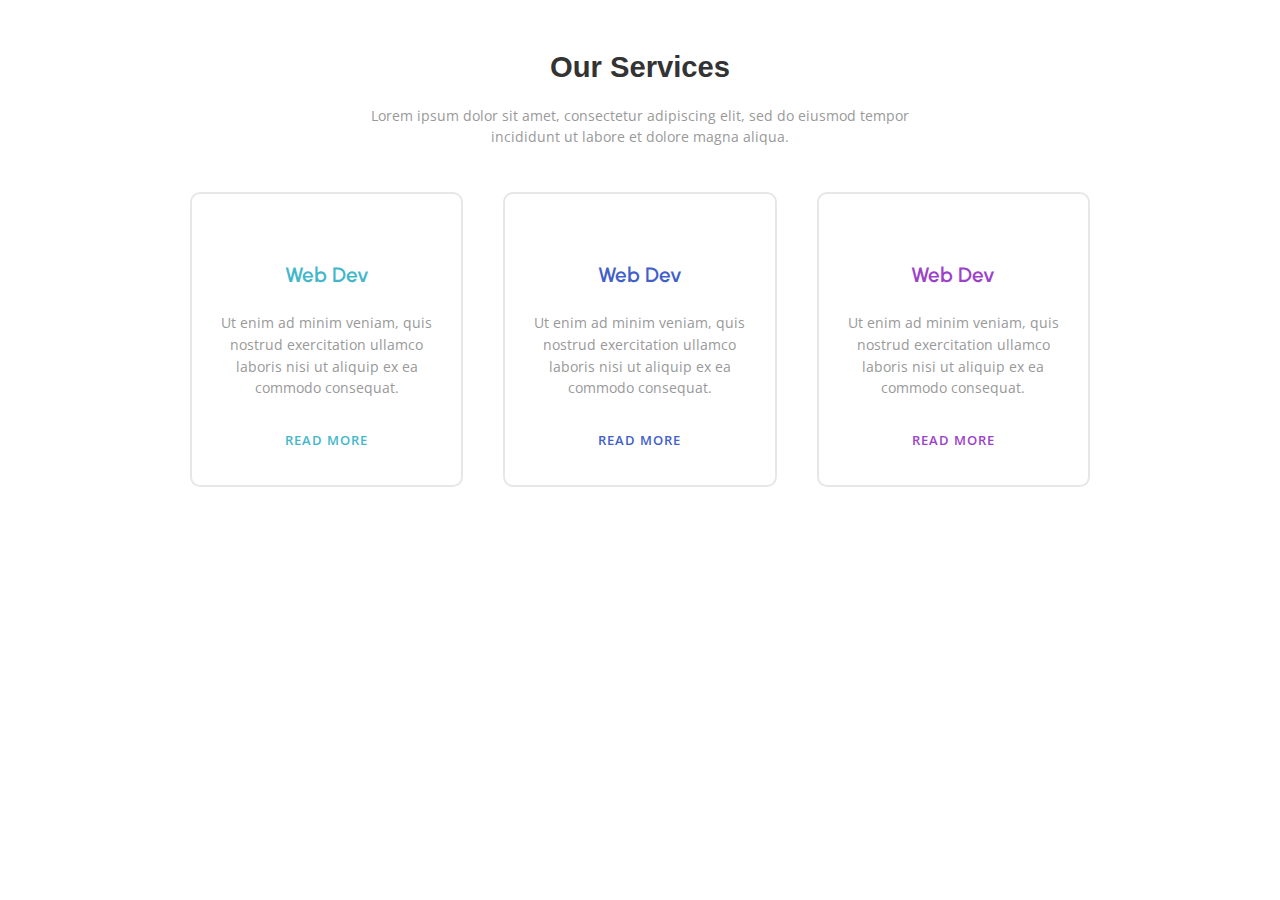
==== commit 42763592: "services" ====
--- a/pages/services.html
+++ b/pages/services.html
@@ -69,7 +69,7 @@
 }
 
 .service h4 {
-  font-family: 'Montserrat', sans-serif;
+  font-family: 'Urbanist', sans-serif;
   font-weight: 600;
   color: #56ceba;
   font-size: 1.3rem;
